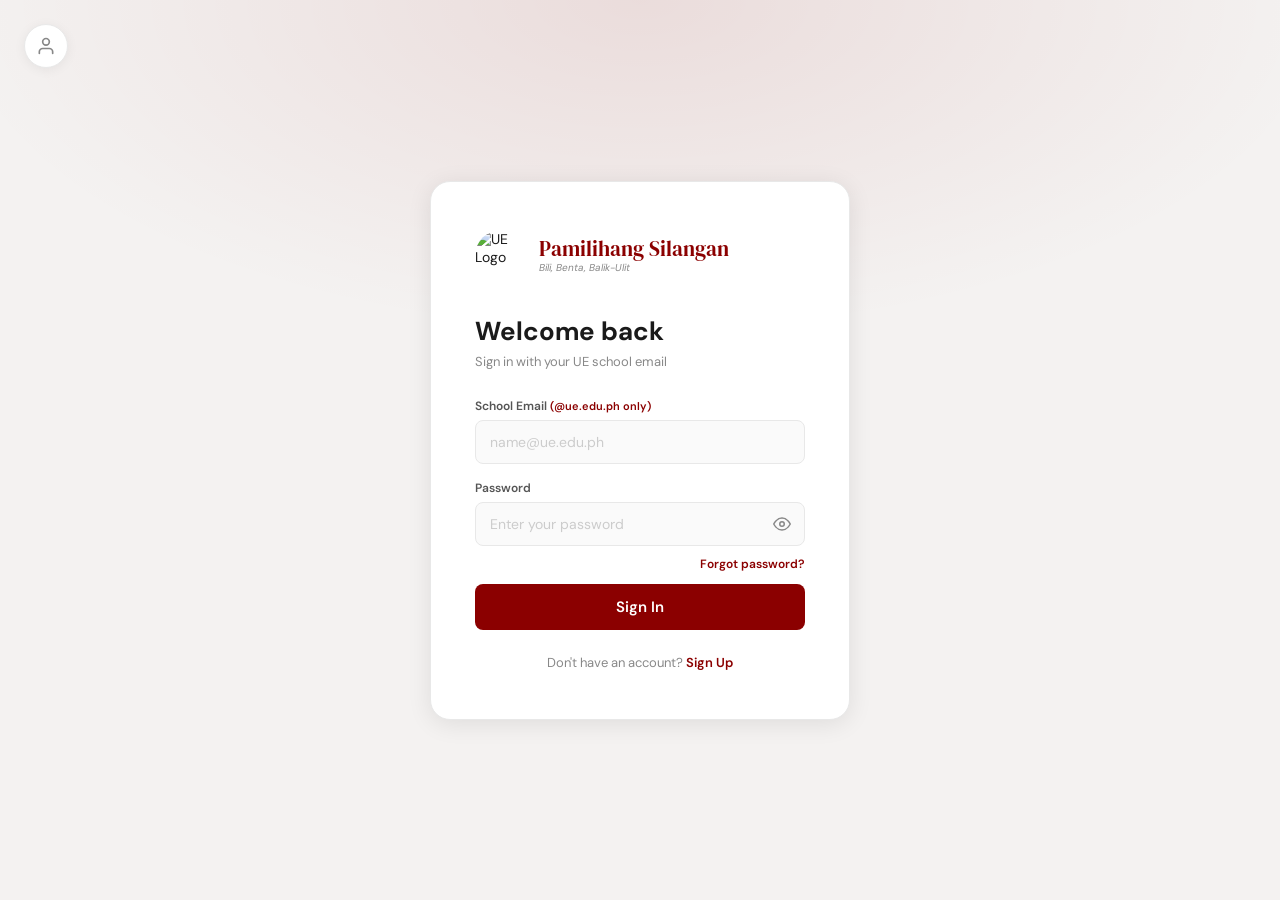
==== index.html @ 66bfe2f8 "testing  verifying code" ====
<!DOCTYPE html>
<html lang="en">
<head>
  <meta charset="UTF-8">
  <meta name="viewport" content="width=device-width, initial-scale=1.0">
  <title>Pamilihang Silangan</title>
  <link href="https://fonts.googleapis.com/css2?family=DM+Sans:wght@300;400;500;600;700&family=DM+Serif+Display&display=swap" rel="stylesheet">
  <link rel="stylesheet" href="styles.css">
</head>
<body>

<!-- ============================================================
     SKELETON LOADER
============================================================ -->
<div id="skeletonLoader" class="skeleton-loader">
  <!-- Auth/Login Skeleton -->
  <div class="skeleton-auth-wrap">
    <div class="skeleton-auth-card">
      <!-- Logo skeleton -->
      <div class="skeleton-auth-brand">
        <div class="skeleton skeleton-auth-logo"></div>
        <div class="skeleton skeleton-auth-title"></div>
      </div>
      
      <!-- Title skeleton -->
      <div class="skeleton skeleton-auth-heading"></div>
      <div class="skeleton skeleton-auth-subheading"></div>
      
      <!-- Form fields skeleton -->
      <div class="skeleton-auth-form">
        <div class="skeleton skeleton-auth-input"></div>
        <div class="skeleton skeleton-auth-input"></div>
        <div class="skeleton skeleton-auth-button"></div>
      </div>
      
      <!-- Footer skeleton -->
      <div class="skeleton skeleton-auth-footer"></div>
    </div>
  </div>
</div>

<!-- ============================================================
     LOGIN VIEW
============================================================ -->
<div id="loginView">
  
  <button id="adminPortalIconBtn" class="admin-top-left-btn" title="Admin Portal">
    <svg width="20" height="20" viewBox="0 0 24 24" fill="none" stroke="currentColor" stroke-width="2" stroke-linecap="round" stroke-linejoin="round">
      <path d="M20 21v-2a4 4 0 0 0-4-4H8a4 4 0 0 0-4 4v2"></path>
      <circle cx="12" cy="7" r="4"></circle>
    </svg>
  </button>

  <div class="auth-wrap">
    <div class="auth-card">
      <div class="auth-brand">
        <div class="auth-brand-icon"><img src="assets/uelogo.png" alt="UE Logo"></div>
        <div>
          <div class="auth-brand-name">Pamilihang Silangan</div>
          <div class="auth-brand-sub">Bili, Benta, Balik-Ulit</div>
        </div>
      </div>
      <div class="auth-title">Welcome back</div>
      <div class="auth-sub">Sign in with your UE school email</div>
      <form id="loginForm">
        <div class="f">
          <label>School Email <span class="req-note">(@ue.edu.ph only)</span></label>
          <input type="email" id="loginEmail" placeholder="name@ue.edu.ph" required>
          <div class="auth-hint" id="loginHint">&#9888;&#65039; Only @ue.edu.ph email addresses are allowed.</div>
        </div>
        <div class="f">
          <label>Password</label>
          <div class="pw-wrap">
            <input type="password" id="loginPassword" placeholder="Enter your password" required>
            <button type="button" class="pw-eye" onclick="togglePw('loginPassword',this)" tabindex="-1" aria-label="Show password">
              <svg class="eye-show" width="18" height="18" viewBox="0 0 24 24" fill="none" stroke="currentColor" stroke-width="2" stroke-linecap="round" stroke-linejoin="round"><path d="M1 12s4-8 11-8 11 8 11 8-4 8-11 8-11-8-11-8z"/><circle cx="12" cy="12" r="3"/></svg>
              <svg class="eye-hide" width="18" height="18" viewBox="0 0 24 24" fill="none" stroke="currentColor" stroke-width="2" stroke-linecap="round" stroke-linejoin="round" style="display:none"><path d="M17.94 17.94A10.07 10.07 0 0 1 12 20c-7 0-11-8-11-8a18.45 18.45 0 0 1 5.06-5.94"/><path d="M9.9 4.24A9.12 9.12 0 0 1 12 4c7 0 11 8 11 8a18.5 18.5 0 0 1-2.16 3.19"/><line x1="1" y1="1" x2="23" y2="23"/></svg>
            </button>
          </div>
        </div>
        <div class="login-forgot-row">
          <a id="toForgotPassword" class="forgot-link">Forgot password?</a>
        </div>
        <button type="submit" class="btn-auth">Sign In</button>
      </form>
      
      <button class="btn-admin-login" id="toAdminLogin" style="display: none !important;"></button>
      
      <div class="auth-switch" style="margin-top: 24px;">Don't have an account? <a id="toSignup">Sign Up</a></div>
    </div>
  </div>
</div>

<!-- ============================================================
     FORGOT PASSWORD — STEP 1: Enter Email
============================================================ -->
<div id="forgotStep1" class="hidden">
  <div class="auth-wrap">
    <div class="auth-card">
      <div class="auth-brand">
        <div class="auth-brand-icon"><img src="assets/uelogo.png" alt="UE Logo"></div>
        <div>
          <div class="auth-brand-name">Pamilihang Silangan</div>
          <div class="auth-brand-sub">Bili, Benta, Balik-Ulit</div>
        </div>
      </div>

      <!-- Step indicator -->
      <div class="fp-steps">
        <div class="fp-step active">
          <div class="fp-step-dot">1</div>
          <div class="fp-step-label">Email</div>
        </div>
        <div class="fp-step-line"></div>
        <div class="fp-step">
          <div class="fp-step-dot">2</div>
          <div class="fp-step-label">Verify</div>
        </div>
        <div class="fp-step-line"></div>
        <div class="fp-step">
          <div class="fp-step-dot">3</div>
          <div class="fp-step-label">Reset</div>
        </div>
      </div>

      <div class="fp-icon-wrap">
        <svg width="28" height="28" viewBox="0 0 24 24" fill="none" stroke="currentColor" stroke-width="2" stroke-linecap="round" stroke-linejoin="round">
          <path d="M4 4h16c1.1 0 2 .9 2 2v12c0 1.1-.9 2-2 2H4c-1.1 0-2-.9-2-2V6c0-1.1.9-2 2-2z"/>
          <polyline points="22,6 12,13 2,6"/>
        </svg>
      </div>
      <div class="auth-title">Forgot Password?</div>
      <div class="auth-sub">Enter your registered UE school email and we'll send a verification code.</div>

      <form id="forgotStep1Form">
        <div class="f">
          <label>School Email <span class="req-note">(@ue.edu.ph only)</span></label>
          <input type="email" id="fpEmail" placeholder="yourname@ue.edu.ph" required>
          <div class="auth-hint" id="fpEmailHint">&#9888;&#65039; Only @ue.edu.ph email addresses are allowed.</div>
        </div>
        <div class="fp-error" id="fpStep1Error"></div>
        <button type="submit" class="btn-auth">Send Verification Code</button>
      </form>
      <div class="auth-switch"><a id="fpBackToLogin">&#8592; Back to Sign In</a></div>
    </div>
  </div>
</div>


<!-- ============================================================
     FORGOT PASSWORD — STEP 2: Enter Code
============================================================ -->
<div id="forgotStep2" class="hidden">
  <div class="auth-wrap">
    <div class="auth-card">
      <div class="auth-brand">
        <div class="auth-brand-icon"><img src="assets/uelogo.png " alt="UE Logo"></div>
        <div>
          <div class="auth-brand-name">Pamilihang Silangan</div>
          <div class="auth-brand-sub">Bili, Benta, Balik-Ulit</div>
        </div>
      </div>

      <!-- Step indicator -->
      <div class="fp-steps">
        <div class="fp-step done">
          <div class="fp-step-dot">&#10003;</div>
          <div class="fp-step-label">Email</div>
        </div>
        <div class="fp-step-line active"></div>
        <div class="fp-step active">
          <div class="fp-step-dot">2</div>
          <div class="fp-step-label">Verify</div>
        </div>
        <div class="fp-step-line"></div>
        <div class="fp-step">
          <div class="fp-step-dot">3</div>
          <div class="fp-step-label">Reset</div>
        </div>
      </div>

      <div class="fp-icon-wrap">
        <svg width="28" height="28" viewBox="0 0 24 24" fill="none" stroke="currentColor" stroke-width="2" stroke-linecap="round" stroke-linejoin="round">
          <rect x="5" y="11" width="14" height="11" rx="2" ry="2"/>
          <path d="M7 11V7a5 5 0 0 1 10 0v4"/>
        </svg>
      </div>
      <div class="auth-title">Check Your Email</div>
      <div class="auth-sub">We sent a 6-digit verification code to <strong id="fpEmailDisplay">your email</strong>. Please check your inbox and enter the code below.</div>

      <!-- Email instruction box -->
      <div class="email-instruction-box">
        <div class="email-instruction-icon">
          <svg width="18" height="18" viewBox="0 0 24 24" fill="none" stroke="currentColor" stroke-width="2" stroke-linecap="round" stroke-linejoin="round">
            <circle cx="12" cy="12" r="10"/>
            <line x1="12" y1="16" x2="12" y2="12"/>
            <line x1="12" y1="8" x2="12.01" y2="8"/>
          </svg>
        </div>
        <div class="email-instruction-text">
          <strong>Check your Gmail app or inbox</strong>
          <p>The verification code has been sent to your UE email. It will expire in 10 minutes.</p>
        </div>
      </div>

      <form id="forgotStep2Form">
        <div class="f">
          <label>6-Digit Verification Code</label>
          <div class="fp-otp-wrap">
            <input class="fp-otp-input" type="text" maxlength="1" data-idx="0" inputmode="numeric" pattern="[0-9]">
            <input class="fp-otp-input" type="text" maxlength="1" data-idx="1" inputmode="numeric" pattern="[0-9]">
            <input class="fp-otp-input" type="text" maxlength="1" data-idx="2" inputmode="numeric" pattern="[0-9]">
            <input class="fp-otp-input" type="text" maxlength="1" data-idx="3" inputmode="numeric" pattern="[0-9]">
            <input class="fp-otp-input" type="text" maxlength="1" data-idx="4" inputmode="numeric" pattern="[0-9]">
            <input class="fp-otp-input" type="text" maxlength="1" data-idx="5" inputmode="numeric" pattern="[0-9]">
          </div>
        </div>
        <div class="code-timer-display">
          <svg width="14" height="14" viewBox="0 0 24 24" fill="none" stroke="currentColor" stroke-width="2" stroke-linecap="round" stroke-linejoin="round">
            <circle cx="12" cy="12" r="10"/>
            <polyline points="12 6 12 12 16 14"/>
          </svg>
          <span id="fpCodeExpires">Code expires in 10:00</span>
        </div>
        <div class="fp-error" id="fpStep2Error"></div>
        <button type="submit" class="btn-auth">Verify Code</button>
      </form>

      <div class="fp-resend-row">
        Didn't receive it? <button type="button" class="fp-resend-btn" id="fpResendBtn">Resend Code</button>
        <span class="fp-resend-timer" id="fpResendTimer"></span>
      </div>
      <div class="auth-switch"><a id="fpBackToStep1">&#8592; Back</a></div>
    </div>
  </div>
</div>


<!-- ============================================================
     FORGOT PASSWORD — STEP 3: New Password
============================================================ -->
<div id="forgotStep3" class="hidden">
  <div class="auth-wrap">
    <div class="auth-card">
      <div class="auth-brand">
        <div class="auth-brand-icon"><img src="assets/uelogo.png" alt="UE Logo"></div>
        <div>
          <div class="auth-brand-name">Pamilihang Silangan</div>
          <div class="auth-brand-sub">Bili, Benta, Balik-Ulit</div>
        </div>
      </div>

      <!-- Step indicator -->
      <div class="fp-steps">
        <div class="fp-step done">
          <div class="fp-step-dot">&#10003;</div>
          <div class="fp-step-label">Email</div>
        </div>
        <div class="fp-step-line active"></div>
        <div class="fp-step done">
          <div class="fp-step-dot">&#10003;</div>
          <div class="fp-step-label">Verify</div>
        </div>
        <div class="fp-step-line active"></div>
        <div class="fp-step active">
          <div class="fp-step-dot">3</div>
          <div class="fp-step-label">Reset</div>
        </div>
      </div>

      <div class="fp-icon-wrap">
        <svg width="28" height="28" viewBox="0 0 24 24" fill="none" stroke="currentColor" stroke-width="2" stroke-linecap="round" stroke-linejoin="round">
          <path d="M12 22s8-4 8-10V5l-8-3-8 3v7c0 6 8 10 8 10z"/>
        </svg>
      </div>
      <div class="auth-title">Set New Password</div>
      <div class="auth-sub">Create a strong new password for your account.</div>

      <form id="forgotStep3Form">
        <div class="f">
          <label>New Password</label>
          <div class="pw-wrap">
            <input type="password" id="fpNewPassword" placeholder="Min. 6 characters" required minlength="6">
            <button type="button" class="pw-eye" onclick="togglePw('fpNewPassword',this)" tabindex="-1" aria-label="Show password">
              <svg class="eye-show" width="18" height="18" viewBox="0 0 24 24" fill="none" stroke="currentColor" stroke-width="2" stroke-linecap="round" stroke-linejoin="round"><path d="M1 12s4-8 11-8 11 8 11 8-4 8-11 8-11-8-11-8z"/><circle cx="12" cy="12" r="3"/></svg>
              <svg class="eye-hide" width="18" height="18" viewBox="0 0 24 24" fill="none" stroke="currentColor" stroke-width="2" stroke-linecap="round" stroke-linejoin="round" style="display:none"><path d="M17.94 17.94A10.07 10.07 0 0 1 12 20c-7 0-11-8-11-8a18.45 18.45 0 0 1 5.06-5.94"/><path d="M9.9 4.24A9.12 9.12 0 0 1 12 4c7 0 11 8 11 8a18.5 18.5 0 0 1-2.16 3.19"/><line x1="1" y1="1" x2="23" y2="23"/></svg>
            </button>
          </div>
          <!-- Strength meter -->
          <div class="fp-strength-wrap">
            <div class="fp-strength-bar">
              <div class="fp-strength-fill" id="fpStrengthFill"></div>
            </div>
            <span class="fp-strength-label" id="fpStrengthLabel"></span>
          </div>
        </div>
        <div class="f">
          <label>Confirm New Password</label>
          <div class="pw-wrap">
            <input type="password" id="fpConfirmPassword" placeholder="Re-enter new password" required>
            <button type="button" class="pw-eye" onclick="togglePw('fpConfirmPassword',this)" tabindex="-1" aria-label="Show password">
              <svg class="eye-show" width="18" height="18" viewBox="0 0 24 24" fill="none" stroke="currentColor" stroke-width="2" stroke-linecap="round" stroke-linejoin="round"><path d="M1 12s4-8 11-8 11 8 11 8-4 8-11 8-11-8-11-8z"/><circle cx="12" cy="12" r="3"/></svg>
              <svg class="eye-hide" width="18" height="18" viewBox="0 0 24 24" fill="none" stroke="currentColor" stroke-width="2" stroke-linecap="round" stroke-linejoin="round" style="display:none"><path d="M17.94 17.94A10.07 10.07 0 0 1 12 20c-7 0-11-8-11-8a18.45 18.45 0 0 1 5.06-5.94"/><path d="M9.9 4.24A9.12 9.12 0 0 1 12 4c7 0 11 8 11 8a18.5 18.5 0 0 1-2.16 3.19"/><line x1="1" y1="1" x2="23" y2="23"/></svg>
            </button>
          </div>
        </div>
        <div class="fp-error" id="fpStep3Error"></div>
        <button type="submit" class="btn-auth">Reset Password</button>
      </form>
    </div>
  </div>
</div>


<!-- ============================================================
     FORGOT PASSWORD — SUCCESS
============================================================ -->
<div id="forgotSuccess" class="hidden">
  <div class="auth-wrap">
    <div class="auth-card" style="text-align:center;">
      <div class="auth-brand" style="justify-content:center;">
        <div class="auth-brand-icon"><img src="assets/uelogo.png" alt="UE Logo"></div>
        <div>
          <div class="auth-brand-name">Pamilihang Silangan</div>
          <div class="auth-brand-sub">Bili, Benta, Balik-Ulit</div>
        </div>
      </div>
      <div class="fp-success-icon">
        <svg width="36" height="36" viewBox="0 0 24 24" fill="none" stroke="currentColor" stroke-width="2.5" stroke-linecap="round" stroke-linejoin="round">
          <polyline points="20 6 9 17 4 12"/>
        </svg>
      </div>
      <div class="auth-title">Password Reset!</div>
      <div class="auth-sub" style="margin-bottom:28px;">Your password has been successfully updated. You can now sign in with your new password.</div>
      <button class="btn-auth" id="fpGoToLogin">Go to Sign In</button>
    </div>
  </div>
</div>


<!-- ============================================================
     ADMIN LOGIN VIEW
============================================================ -->
<div id="adminLoginView" class="hidden">
  <div class="auth-wrap admin-login-wrap">
    <div class="auth-card admin-login-card">
      <div class="admin-login-badge">
        <svg width="20" height="20" viewBox="0 0 24 24" fill="none" stroke="currentColor" stroke-width="2" stroke-linecap="round" stroke-linejoin="round">
          <path d="M12 22s8-4 8-10V5l-8-3-8 3v7c0 6 8 10 8 10z"/>
        </svg>
        Admin Portal
      </div>
      <div class="auth-brand" style="margin-bottom:20px;">
        <div class="auth-brand-icon"><img src="assets/uelogo.png" alt="UE Logo"></div>
        <div>
          <div class="auth-brand-name">Pamilihang Silangan</div>
          <div class="auth-brand-sub">Administrator Access</div>
        </div>
      </div>
      <div class="auth-title">Admin Sign In</div>
      <div class="auth-sub">Enter your admin credentials to continue</div>
      <form id="adminLoginForm">
        <div class="f">
          <label>Username</label>
          <input type="text" id="adminUsername" placeholder="admin" required autocomplete="off">
        </div>
        <div class="f">
          <label>Password</label>
          <div class="pw-wrap">
            <input type="password" id="adminPassword" placeholder="Enter admin password" required>
            <button type="button" class="pw-eye" onclick="togglePw('adminPassword',this)" tabindex="-1" aria-label="Show password">
              <svg class="eye-show" width="18" height="18" viewBox="0 0 24 24" fill="none" stroke="currentColor" stroke-width="2" stroke-linecap="round" stroke-linejoin="round"><path d="M1 12s4-8 11-8 11 8 11 8-4 8-11 8-11-8-11-8z"/><circle cx="12" cy="12" r="3"/></svg>
              <svg class="eye-hide" width="18" height="18" viewBox="0 0 24 24" fill="none" stroke="currentColor" stroke-width="2" stroke-linecap="round" stroke-linejoin="round" style="display:none"><path d="M17.94 17.94A10.07 10.07 0 0 1 12 20c-7 0-11-8-11-8a18.45 18.45 0 0 1 5.06-5.94"/><path d="M9.9 4.24A9.12 9.12 0 0 1 12 4c7 0 11 8 11 8a18.5 18.5 0 0 1-2.16 3.19"/><line x1="1" y1="1" x2="23" y2="23"/></svg>
            </button>
          </div>
        </div>
        <button type="submit" class="btn-auth btn-admin-submit">Sign In as Admin</button>
      </form>
      <div class="auth-switch"><a id="backToUserLogin">&#8592; Back to User Login</a></div>
    </div>
  </div>
</div>


<!-- ============================================================
     SIGNUP VIEW - STEP 1: Enter Details
============================================================ -->
<div id="signupView" class="hidden">
  <div class="auth-wrap">
    <div class="auth-card">
      <div class="auth-brand">
        <div class="auth-brand-icon"><img src="assets/uelogo.png" alt="UE Logo"></div>
        <div>
          <div class="auth-brand-name">Pamilihang Silangan</div>
          <div class="auth-brand-sub">Bili, Benta, Balik-Ulit</div>
        </div>
      </div>

      <!-- Step indicator -->
      <div class="fp-steps">
        <div class="fp-step active">
          <div class="fp-step-dot">1</div>
          <div class="fp-step-label">Details</div>
        </div>
        <div class="fp-step-line"></div>
        <div class="fp-step">
          <div class="fp-step-dot">2</div>
          <div class="fp-step-label">Verify</div>
        </div>
        <div class="fp-step-line"></div>
        <div class="fp-step">
          <div class="fp-step-dot">3</div>
          <div class="fp-step-label">Complete</div>
        </div>
      </div>

      <div class="auth-title">Create account</div>
      <div class="auth-sub">Join using your UE school email</div>
      <form id="signupForm">
        <div class="f"><label>Full Name</label><input type="text" id="signupName" placeholder="Juan dela Cruz" required></div>
        <div class="f">
          <label>School Email <span class="req-note">(@ue.edu.ph only)</span></label>
          <input type="email" id="signupEmail" placeholder="name@ue.edu.ph" required>
          <div class="auth-hint" id="signupHint">&#9888;&#65039; Only @ue.edu.ph email addresses are allowed.</div>
        </div>
        <div class="f">
          <label>I am a...</label>
          <select id="signupRole" required>
            <option value="">Select your role</option>
            <option value="student">Student</option>
            <option value="teacher">Teacher</option>
            <option value="staff">Staff</option>
          </select>
        </div>
        <div class="f">
          <label>Password</label>
          <div class="pw-wrap">
            <input type="password" id="signupPassword" placeholder="Min. 6 characters" required minlength="6">
            <button type="button" class="pw-eye" onclick="togglePw('signupPassword',this)" tabindex="-1" aria-label="Show password">
              <svg class="eye-show" width="18" height="18" viewBox="0 0 24 24" fill="none" stroke="currentColor" stroke-width="2" stroke-linecap="round" stroke-linejoin="round"><path d="M1 12s4-8 11-8 11 8 11 8-4 8-11 8-11-8-11-8z"/><circle cx="12" cy="12" r="3"/></svg>
              <svg class="eye-hide" width="18" height="18" viewBox="0 0 24 24" fill="none" stroke="currentColor" stroke-width="2" stroke-linecap="round" stroke-linejoin="round" style="display:none"><path d="M17.94 17.94A10.07 10.07 0 0 1 12 20c-7 0-11-8-11-8a18.45 18.45 0 0 1 5.06-5.94"/><path d="M9.9 4.24A9.12 9.12 0 0 1 12 4c7 0 11 8 11 8a18.5 18.5 0 0 1-2.16 3.19"/><line x1="1" y1="1" x2="23" y2="23"/></svg>
            </button>
          </div>
        </div>
        <div class="f">
          <label>Confirm Password</label>
          <div class="pw-wrap">
            <input type="password" id="signupConfirm" placeholder="Re-enter password" required>
            <button type="button" class="pw-eye" onclick="togglePw('signupConfirm',this)" tabindex="-1" aria-label="Show password">
              <svg class="eye-show" width="18" height="18" viewBox="0 0 24 24" fill="none" stroke="currentColor" stroke-width="2" stroke-linecap="round" stroke-linejoin="round"><path d="M1 12s4-8 11-8 11 8 11 8-4 8-11 8-11-8-11-8z"/><circle cx="12" cy="12" r="3"/></svg>
              <svg class="eye-hide" width="18" height="18" viewBox="0 0 24 24" fill="none" stroke="currentColor" stroke-width="2" stroke-linecap="round" stroke-linejoin="round" style="display:none"><path d="M17.94 17.94A10.07 10.07 0 0 1 12 20c-7 0-11-8-11-8a18.45 18.45 0 0 1 5.06-5.94"/><path d="M9.9 4.24A9.12 9.12 0 0 1 12 4c7 0 11 8 11 8a18.5 18.5 0 0 1-2.16 3.19"/><line x1="1" y1="1" x2="23" y2="23"/></svg>
            </button>
          </div>
        </div>
        <div class="fp-error" id="signupError"></div>
        <button type="submit" class="btn-auth">Continue to Verification</button>
      </form>
      <div class="auth-switch">Already have an account? <a id="toLogin">Sign In</a></div>
    </div>
  </div>
</div>


<!-- ============================================================
     SIGNUP - STEP 2: Email Verification
============================================================ -->
<div id="signupStep2" class="hidden">
  <div class="auth-wrap">
    <div class="auth-card">
      <div class="auth-brand">
        <div class="auth-brand-icon"><img src="assets/uelogo.png" alt="UE Logo"></div>
        <div>
          <div class="auth-brand-name">Pamilihang Silangan</div>
          <div class="auth-brand-sub">Bili, Benta, Balik-Ulit</div>
        </div>
      </div>

      <!-- Step indicator -->
      <div class="fp-steps">
        <div class="fp-step done">
          <div class="fp-step-dot">&#10003;</div>
          <div class="fp-step-label">Details</div>
        </div>
        <div class="fp-step-line active"></div>
        <div class="fp-step active">
          <div class="fp-step-dot">2</div>
          <div class="fp-step-label">Verify</div>
        </div>
        <div class="fp-step-line"></div>
        <div class="fp-step">
          <div class="fp-step-dot">3</div>
          <div class="fp-step-label">Complete</div>
        </div>
      </div>

      <div class="fp-icon-wrap">
        <svg width="28" height="28" viewBox="0 0 24 24" fill="none" stroke="currentColor" stroke-width="2" stroke-linecap="round" stroke-linejoin="round">
          <path d="M4 4h16c1.1 0 2 .9 2 2v12c0 1.1-.9 2-2 2H4c-1.1 0-2-.9-2-2V6c0-1.1.9-2 2-2z"/>
          <polyline points="22,6 12,13 2,6"/>
        </svg>
      </div>
      <div class="auth-title">Check Your Email</div>
      <div class="auth-sub">We sent a 6-digit verification code to <strong id="signupEmailDisplay">your email</strong>. Please check your inbox and enter the code below.</div>

      <!-- Email instruction box -->
      <div class="email-instruction-box">
        <div class="email-instruction-icon">
          <svg width="18" height="18" viewBox="0 0 24 24" fill="none" stroke="currentColor" stroke-width="2" stroke-linecap="round" stroke-linejoin="round">
            <circle cx="12" cy="12" r="10"/>
            <line x1="12" y1="16" x2="12" y2="12"/>
            <line x1="12" y1="8" x2="12.01" y2="8"/>
          </svg>
        </div>
        <div class="email-instruction-text">
          <strong>Check your Gmail app or inbox</strong>
          <p>The verification code has been sent to your UE email. It will expire in 10 minutes.</p>
        </div>
      </div>

      <form id="signupStep2Form">
        <div class="f">
          <label>6-Digit Verification Code</label>
          <div class="fp-otp-wrap">
            <input class="fp-otp-input signup-otp" type="text" maxlength="1" data-idx="0" inputmode="numeric" pattern="[0-9]">
            <input class="fp-otp-input signup-otp" type="text" maxlength="1" data-idx="1" inputmode="numeric" pattern="[0-9]">
            <input class="fp-otp-input signup-otp" type="text" maxlength="1" data-idx="2" inputmode="numeric" pattern="[0-9]">
            <input class="fp-otp-input signup-otp" type="text" maxlength="1" data-idx="3" inputmode="numeric" pattern="[0-9]">
            <input class="fp-otp-input signup-otp" type="text" maxlength="1" data-idx="4" inputmode="numeric" pattern="[0-9]">
            <input class="fp-otp-input signup-otp" type="text" maxlength="1" data-idx="5" inputmode="numeric" pattern="[0-9]">
          </div>
        </div>
        <div class="code-timer-display">
          <svg width="14" height="14" viewBox="0 0 24 24" fill="none" stroke="currentColor" stroke-width="2" stroke-linecap="round" stroke-linejoin="round">
            <circle cx="12" cy="12" r="10"/>
            <polyline points="12 6 12 12 16 14"/>
          </svg>
          <span id="signupCodeExpires">Code expires in 10:00</span>
        </div>
        <div class="fp-error" id="signupStep2Error"></div>
        <button type="submit" class="btn-auth">Verify & Create Account</button>
      </form>

      <div class="fp-resend-row">
        Didn't receive it? <button type="button" class="fp-resend-btn" id="signupResendBtn">Resend Code</button>
        <span class="fp-resend-timer" id="signupResendTimer"></span>
      </div>
      <div class="auth-switch"><a id="signupBackToStep1">&#8592; Back</a></div>
    </div>
  </div>
</div>


<!-- ============================================================
     SIGNUP - STEP 3: Success
============================================================ -->
<div id="signupSuccess" class="hidden">
  <div class="auth-wrap">
    <div class="auth-card" style="text-align:center;">
      <div class="auth-brand" style="justify-content:center;">
        <div class="auth-brand-icon"><img src="assets/uelogo.png" alt="UE Logo"></div>
        <div>
          <div class="auth-brand-name">Pamilihang Silangan</div>
          <div class="auth-brand-sub">Bili, Benta, Balik-Ulit</div>
        </div>
      </div>
      <div class="fp-success-icon">
        <svg width="36" height="36" viewBox="0 0 24 24" fill="none" stroke="currentColor" stroke-width="2.5" stroke-linecap="round" stroke-linejoin="round">
          <polyline points="20 6 9 17 4 12"/>
        </svg>
      </div>
      <div class="auth-title">Account Created!</div>
      <div class="auth-sub" style="margin-bottom:28px;">Your UE email has been verified successfully. You can now sign in and start trading!</div>
      <button class="btn-auth" id="signupGoToLogin">Go to Sign In</button>
    </div>
  </div>
</div>


<!-- ============================================================
     ADMIN DASHBOARD VIEW
============================================================ -->
<div id="adminDashboardView" class="hidden">
  <div class="admin-shell">

    <aside class="admin-sidebar">
      <div class="admin-sb-brand">
        <div class="admin-sb-icon"><img src="assets/uelogo.png" alt="UE Logo"></div>
        <div class="admin-sb-text">
          <div class="admin-sb-name">Pamilihang Silangan</div>
          <div class="admin-sb-sub">Admin Panel</div>
        </div>
      </div>

      <nav class="admin-sb-nav">
        <div class="admin-nav-item active" data-tab="overview">
          <span class="admin-nav-icon">
            <svg width="18" height="18" viewBox="0 0 24 24" fill="none" stroke="currentColor" stroke-width="2" stroke-linecap="round" stroke-linejoin="round">
              <rect x="3" y="3" width="7" height="7"/><rect x="14" y="3" width="7" height="7"/>
              <rect x="14" y="14" width="7" height="7"/><rect x="3" y="14" width="7" height="7"/>
            </svg>
          </span>
          <span class="admin-nav-label">Overview</span>
        </div>
        <div class="admin-nav-item" data-tab="listings">
          <span class="admin-nav-icon">
            <svg width="18" height="18" viewBox="0 0 24 24" fill="none" stroke="currentColor" stroke-width="2" stroke-linecap="round" stroke-linejoin="round">
              <path d="M20 7H4a2 2 0 0 0-2 2v10a2 2 0 0 0 2 2h16a2 2 0 0 0 2-2V9a2 2 0 0 0-2-2z"/>
              <path d="M16 3H8a2 2 0 0 0-2 2v2h12V5a2 2 0 0 0-2-2z"/>
            </svg>
          </span>
          <span class="admin-nav-label">All Listings</span>
        </div>
        <div class="admin-nav-item" data-tab="sold">
          <span class="admin-nav-icon">
            <svg width="18" height="18" viewBox="0 0 24 24" fill="none" stroke="currentColor" stroke-width="2" stroke-linecap="round" stroke-linejoin="round">
              <polyline points="20 6 9 17 4 12"/>
            </svg>
          </span>
          <span class="admin-nav-label">Sold Items</span>
        </div>
        <div class="admin-nav-item" data-tab="users">
          <span class="admin-nav-icon">
            <svg width="18" height="18" viewBox="0 0 24 24" fill="none" stroke="currentColor" stroke-width="2" stroke-linecap="round" stroke-linejoin="round">
              <path d="M17 21v-2a4 4 0 0 0-4-4H5a4 4 0 0 0-4 4v2"/>
              <circle cx="9" cy="7" r="4"/>
              <path d="M23 21v-2a4 4 0 0 0-3-3.87"/>
              <path d="M16 3.13a4 4 0 0 1 0 7.75"/>
            </svg>
          </span>
          <span class="admin-nav-label">Registered Users</span>
        </div>
        <div class="admin-nav-item" data-tab="categories">
          <span class="admin-nav-icon">
            <svg width="18" height="18" viewBox="0 0 24 24" fill="none" stroke="currentColor" stroke-width="2" stroke-linecap="round" stroke-linejoin="round">
              <line x1="8" y1="6" x2="21" y2="6"/>
              <line x1="8" y1="12" x2="21" y2="12"/>
              <line x1="8" y1="18" x2="21" y2="18"/>
              <line x1="3" y1="6" x2="3.01" y2="6"/>
              <line x1="3" y1="12" x2="3.01" y2="12"/>
              <line x1="3" y1="18" x2="3.01" y2="18"/>
            </svg>
          </span>
          <span class="admin-nav-label">By Category</span>
        </div>
      </nav>

      <div class="admin-sb-bottom">
        <button class="admin-logout-btn" id="adminLogoutBtn">
          <svg width="16" height="16" viewBox="0 0 24 24" fill="none" stroke="currentColor" stroke-width="2" stroke-linecap="round" stroke-linejoin="round">
            <path d="M9 21H5a2 2 0 0 1-2-2V5a2 2 0 0 1 2-2h4"/>
            <polyline points="16 17 21 12 16 7"/>
            <line x1="21" y1="12" x2="9" y2="12"/>
          </svg>
          Sign Out
        </button>
      </div>
    </aside>

    <div class="admin-main">
      <header class="admin-topbar">
        <div class="admin-topbar-left">
          <div class="admin-topbar-title" id="adminPageTitle">Overview</div>
          <div class="admin-topbar-sub">Pamilihang Silangan · Monitoring Dashboard</div>
        </div>
        <div class="admin-topbar-right">
          <div class="admin-badge-pill">
            <svg width="13" height="13" viewBox="0 0 24 24" fill="none" stroke="currentColor" stroke-width="2" stroke-linecap="round" stroke-linejoin="round"><path d="M12 22s8-4 8-10V5l-8-3-8 3v7c0 6 8 10 8 10z"/></svg>
            Administrator
          </div>
          <!-- Desktop: Refresh button -->
          <div class="admin-refresh-btn admin-desktop-only" id="adminRefreshBtn" title="Refresh data">
            <svg width="15" height="15" viewBox="0 0 24 24" fill="none" stroke="currentColor" stroke-width="2.5" stroke-linecap="round" stroke-linejoin="round">
              <polyline points="23 4 23 10 17 10"/>
              <path d="M20.49 15a9 9 0 1 1-2.12-9.36L23 10"/>
            </svg>
          </div>

          <!-- Mobile: Logout button -->
          <div class="admin-mobile-topbar-logout admin-mobile-only" id="adminTopbarLogoutBtn" title="Log out">
            <svg width="15" height="15" viewBox="0 0 24 24" fill="none" stroke="currentColor" stroke-width="2" stroke-linecap="round" stroke-linejoin="round">
              <path d="M9 21H5a2 2 0 0 1-2-2V5a2 2 0 0 1 2-2h4"/>
              <polyline points="16 17 21 12 16 7"/>
              <line x1="21" y1="12" x2="9" y2="12"/>
            </svg>
          </div>
        </div>
      </header>

      <!-- OVERVIEW TAB -->
      <div class="admin-tab active" id="tab-overview">
        <div class="admin-stats-grid">
          <div class="admin-stat-card accent-red">
            <div class="asc-icon"><svg width="22" height="22" viewBox="0 0 24 24" fill="none" stroke="currentColor" stroke-width="2" stroke-linecap="round" stroke-linejoin="round"><path d="M20 7H4a2 2 0 0 0-2 2v10a2 2 0 0 0 2 2h16a2 2 0 0 0 2-2V9a2 2 0 0 0-2-2z"/><path d="M16 3H8a2 2 0 0 0-2 2v2h12V5a2 2 0 0 0-2-2z"/></svg></div>
            <div class="asc-val" id="ov-totalListings">0</div>
            <div class="asc-lbl">Total Listings</div>
            <div class="asc-sub">All time posted items</div>
          </div>
          <div class="admin-stat-card accent-green">
            <div class="asc-icon"><svg width="22" height="22" viewBox="0 0 24 24" fill="none" stroke="currentColor" stroke-width="2" stroke-linecap="round" stroke-linejoin="round"><circle cx="9" cy="21" r="1"/><circle cx="20" cy="21" r="1"/><path d="M1 1h4l2.68 13.39a2 2 0 0 0 2 1.61h9.72a2 2 0 0 0 2-1.61L23 6H6"/></svg></div>
            <div class="asc-val" id="ov-activeListings">0</div>
            <div class="asc-lbl">Active Listings</div>
            <div class="asc-sub">Currently for sale</div>
          </div>
          <div class="admin-stat-card accent-orange">
            <div class="asc-icon"><svg width="22" height="22" viewBox="0 0 24 24" fill="none" stroke="currentColor" stroke-width="2" stroke-linecap="round" stroke-linejoin="round"><polyline points="20 6 9 17 4 12"/></svg></div>
            <div class="asc-val" id="ov-soldItems">0</div>
            <div class="asc-lbl">Sold Items</div>
            <div class="asc-sub">Marked as sold</div>
          </div>
          <div class="admin-stat-card accent-blue">
            <div class="asc-icon"><svg width="22" height="22" viewBox="0 0 24 24" fill="none" stroke="currentColor" stroke-width="2" stroke-linecap="round" stroke-linejoin="round"><path d="M17 21v-2a4 4 0 0 0-4-4H5a4 4 0 0 0-4 4v2"/><circle cx="9" cy="7" r="4"/><path d="M23 21v-2a4 4 0 0 0-3-3.87"/><path d="M16 3.13a4 4 0 0 1 0 7.75"/></svg></div>
            <div class="asc-val" id="ov-totalUsers">0</div>
            <div class="asc-lbl">Registered Users</div>
            <div class="asc-sub">Total members</div>
          </div>
        </div>
        <div class="admin-two-col">
          <div class="admin-panel">
            <div class="admin-panel-title">Listings by Category</div>
            <div id="adminCatBreakdown"></div>
          </div>
          <div class="admin-panel">
            <div class="admin-panel-title">Recent Activity</div>
            <div id="adminRecentActivity"></div>
          </div>
        </div>
      </div>

      <!-- ALL LISTINGS TAB -->
      <div class="admin-tab" id="tab-listings">
        <div class="admin-panel admin-panel-table">
          <div class="admin-panel-header">
            <div class="admin-panel-title">All Marketplace Listings</div>
            <div class="admin-search-wrap">
              <svg width="14" height="14" viewBox="0 0 24 24" fill="none" stroke="currentColor" stroke-width="2.5" stroke-linecap="round" stroke-linejoin="round"><circle cx="11" cy="11" r="8"/><line x1="21" y1="21" x2="16.65" y2="16.65"/></svg>
              <input type="text" id="adminSearchListings" placeholder="Search listings...">
            </div>
          </div>
          <div class="admin-table-wrap">
            <table class="admin-table listings-table">
              <thead><tr><th>Item</th><th>Category</th><th>Price</th><th>Seller</th><th>Location</th><th>Status</th><th>Posted</th></tr></thead>
              <tbody id="adminListingsTbody"></tbody>
            </table>
          </div>
        </div>
      </div>

      <!-- SOLD ITEMS TAB -->
      <div class="admin-tab" id="tab-sold">
        <div class="admin-panel admin-panel-table">
          <div class="admin-panel-header">
            <div class="admin-panel-title">Sold Items</div>
          </div>
          <div class="admin-table-wrap">
            <table class="admin-table sold-table">
              <thead><tr><th>Item</th><th>Category</th><th>Price</th><th>Seller</th><th>Status</th></tr></thead>
              <tbody id="adminSoldTbody"></tbody>
            </table>
          </div>
        </div>
      </div>

      <!-- USERS TAB -->
      <div class="admin-tab" id="tab-users">
        <div class="admin-panel admin-panel-table">
          <div class="admin-panel-header">
            <div class="admin-panel-title">Registered Users</div>
            <div class="admin-search-wrap">
              <svg width="14" height="14" viewBox="0 0 24 24" fill="none" stroke="currentColor" stroke-width="2.5" stroke-linecap="round" stroke-linejoin="round"><circle cx="11" cy="11" r="8"/><line x1="21" y1="21" x2="16.65" y2="16.65"/></svg>
              <input type="text" id="adminSearchUsers" placeholder="Search users...">
            </div>
          </div>
          <div class="admin-table-wrap">
            <table class="admin-table users-table">
              <thead><tr><th>Name</th><th>Email</th><th>Role</th><th>Listed</th><th>Sold</th><th>Action</th></tr></thead>
              <tbody id="adminUsersTbody"></tbody>
            </table>
          </div>
        </div>
      </div>

      <!-- CATEGORIES TAB -->
      <div class="admin-tab" id="tab-categories">
        <div class="admin-cats-grid" id="adminCatsGrid"></div>
      </div>

      <!-- Skeleton loading overlay -->
      <div class="admin-skeleton-overlay hidden" id="adminSkeletonOverlay">
        <div class="admin-skeleton-topbar">
          <div class="skel skel-title"></div>
          <div class="skel skel-badge"></div>
        </div>
        <div class="admin-skeleton-body">
          <div class="admin-skeleton-cards">
            <div class="skel-card"><div class="skel skel-icon"></div><div class="skel skel-num"></div><div class="skel skel-lbl"></div></div>
            <div class="skel-card"><div class="skel skel-icon"></div><div class="skel skel-num"></div><div class="skel skel-lbl"></div></div>
            <div class="skel-card"><div class="skel skel-icon"></div><div class="skel skel-num"></div><div class="skel skel-lbl"></div></div>
            <div class="skel-card"><div class="skel skel-icon"></div><div class="skel skel-num"></div><div class="skel skel-lbl"></div></div>
          </div>
          <div class="admin-skeleton-panels">
            <div class="skel-panel"><div class="skel skel-ph"></div><div class="skel skel-row"></div><div class="skel skel-row"></div><div class="skel skel-row skel-row-short"></div></div>
            <div class="skel-panel"><div class="skel skel-ph"></div><div class="skel skel-row"></div><div class="skel skel-row"></div><div class="skel skel-row skel-row-short"></div></div>
          </div>
        </div>
      </div>

      

      <!-- Admin Mobile Bottom Navigation -->
      <nav class="admin-mobile-nav" id="adminMobileNav">
        <button class="admin-mn-item active" data-tab="overview">
          <span class="admin-mn-icon"><svg width="20" height="20" viewBox="0 0 24 24" fill="none" stroke="currentColor" stroke-width="2" stroke-linecap="round" stroke-linejoin="round"><rect x="3" y="3" width="7" height="7"/><rect x="14" y="3" width="7" height="7"/><rect x="14" y="14" width="7" height="7"/><rect x="3" y="14" width="7" height="7"/></svg></span>
          <span class="admin-mn-label">Overview</span>
        </button>
        <button class="admin-mn-item" data-tab="listings">
          <span class="admin-mn-icon"><svg width="20" height="20" viewBox="0 0 24 24" fill="none" stroke="currentColor" stroke-width="2" stroke-linecap="round" stroke-linejoin="round"><path d="M20 7H4a2 2 0 0 0-2 2v10a2 2 0 0 0 2 2h16a2 2 0 0 0 2-2V9a2 2 0 0 0-2-2z"/><path d="M16 3H8a2 2 0 0 0-2 2v2h12V5a2 2 0 0 0-2-2z"/></svg></span>
          <span class="admin-mn-label">Listings</span>
        </button>
        <button class="admin-mn-item" data-tab="sold">
          <span class="admin-mn-icon"><svg width="20" height="20" viewBox="0 0 24 24" fill="none" stroke="currentColor" stroke-width="2" stroke-linecap="round" stroke-linejoin="round"><polyline points="20 6 9 17 4 12"/></svg></span>
          <span class="admin-mn-label">Sold</span>
        </button>
        <button class="admin-mn-item" data-tab="users">
          <span class="admin-mn-icon"><svg width="20" height="20" viewBox="0 0 24 24" fill="none" stroke="currentColor" stroke-width="2" stroke-linecap="round" stroke-linejoin="round"><path d="M17 21v-2a4 4 0 0 0-4-4H5a4 4 0 0 0-4 4v2"/><circle cx="9" cy="7" r="4"/><path d="M23 21v-2a4 4 0 0 0-3-3.87"/><path d="M16 3.13a4 4 0 0 1 0 7.75"/></svg></span>
          <span class="admin-mn-label">Users</span>
        </button>
        <button class="admin-mn-item" data-tab="categories">
          <span class="admin-mn-icon"><svg width="20" height="20" viewBox="0 0 24 24" fill="none" stroke="currentColor" stroke-width="2" stroke-linecap="round" stroke-linejoin="round"><line x1="8" y1="6" x2="21" y2="6"/><line x1="8" y1="12" x2="21" y2="12"/><line x1="8" y1="18" x2="21" y2="18"/><line x1="3" y1="6" x2="3.01" y2="6"/><line x1="3" y1="12" x2="3.01" y2="12"/><line x1="3" y1="18" x2="3.01" y2="18"/></svg></span>
          <span class="admin-mn-label">Categories</span>
        </button>
      </nav>

      <!-- Delete User Confirmation Modal -->
      <div class="overlay" id="deleteUserModal">
        <div class="modal-box" style="max-width:420px;">
          <div class="modal-head">
            <div class="modal-ttl" style="color:#dc3545;display:flex;align-items:center;gap:8px;">
              <svg width="20" height="20" viewBox="0 0 24 24" fill="none" stroke="#dc3545" stroke-width="2.5" stroke-linecap="round" stroke-linejoin="round"><path d="M10.29 3.86L1.82 18a2 2 0 0 0 1.71 3h16.94a2 2 0 0 0 1.71-3L13.71 3.86a2 2 0 0 0-3.42 0z"/><line x1="12" y1="9" x2="12" y2="13"/><line x1="12" y1="17" x2="12.01" y2="17"/></svg>
              Delete Account
            </div>
            <button class="modal-x" id="closeDeleteUserModal">&#x2715;</button>
          </div>
          <div class="modal-body">
            <div class="delete-user-info" id="deleteUserInfo"></div>
            <div class="delete-user-warning">
              <svg width="15" height="15" viewBox="0 0 24 24" fill="none" stroke="currentColor" stroke-width="2" stroke-linecap="round" stroke-linejoin="round"><circle cx="12" cy="12" r="10"/><line x1="12" y1="8" x2="12" y2="12"/><line x1="12" y1="16" x2="12.01" y2="16"/></svg>
              This will permanently delete the account and remove all their listings. This cannot be undone.
            </div>
            <div class="f" style="margin-top:16px;">
              <label>Reason for deletion</label>
              <select id="deleteUserReason">
                <option value="scam">Reported for Scam</option>
                <option value="fraud">Fraudulent Activity</option>
                <option value="spam">Spam / Fake Listings</option>
                <option value="misconduct">Misconduct</option>
                <option value="other">Other</option>
              </select>
            </div>
            <div class="m-actions" style="margin-top:12px;">
              <button class="btn-delete-confirm" id="confirmDeleteUserBtn">
                <svg width="14" height="14" viewBox="0 0 24 24" fill="none" stroke="currentColor" stroke-width="2.5" stroke-linecap="round" stroke-linejoin="round" style="vertical-align:middle;margin-right:5px;"><polyline points="3 6 5 6 21 6"/><path d="M19 6l-1 14H6L5 6"/><path d="M9 6V4h6v2"/></svg>
                Confirm Delete
              </button>
              <button class="btn-ms" id="cancelDeleteUserBtn">Cancel</button>
            </div>
          </div>
        </div>
      </div>

    </div>
  </div>
</div>


<!-- ============================================================
     USER DASHBOARD VIEW
============================================================ -->
<div id="dashboardView" class="hidden">
  <div class="app" id="appShell">

    <aside class="sidebar" id="sidebar">
      <div class="sb-brand">
        <div class="sb-brand-icon"><img src="assets/uelogo.png" alt="UE Logo"></div>
        <div class="sb-brand-text">
          <div class="sb-brand-name">Pamilihang Silangan</div>
          <div class="sb-brand-sub">Bili, Benta, Balik-Ulit</div>
        </div>
      </div>
      <nav class="sb-nav">
        <div class="nav-item active" data-cat="all" title="Dashboard">
          <span class="nav-icon"><svg width="20" height="20" viewBox="0 0 24 24" fill="none" stroke="currentColor" stroke-width="2" stroke-linecap="round" stroke-linejoin="round"><path d="M3 9.5L12 3l9 6.5V20a1 1 0 0 1-1 1H4a1 1 0 0 1-1-1V9.5z"/><polyline points="9 21 9 12 15 12 15 21"/></svg></span>
          <span class="nav-label">Dashboard</span>
        </div>
        <div class="nav-item" data-cat="mine" id="myItemsNav" title="My Items">
          <span class="nav-icon"><svg width="20" height="20" viewBox="0 0 24 24" fill="none" stroke="currentColor" stroke-width="2" stroke-linecap="round" stroke-linejoin="round"><path d="M20 7H4a2 2 0 0 0-2 2v10a2 2 0 0 0 2 2h16a2 2 0 0 0 2-2V9a2 2 0 0 0-2-2z"/><path d="M16 3H8a2 2 0 0 0-2 2v2h12V5a2 2 0 0 0-2-2z"/></svg></span>
          <span class="nav-label">My Items</span>
        </div>
        <div class="sb-divider"><span class="sb-divider-label">Browse</span></div>
        <div class="nav-item" data-cat="technology" title="Technology"><span class="nav-icon"><svg width="20" height="20" viewBox="0 0 24 24" fill="none" stroke="currentColor" stroke-width="2" stroke-linecap="round" stroke-linejoin="round"><rect x="2" y="3" width="20" height="14" rx="2"/><line x1="8" y1="21" x2="16" y2="21"/><line x1="12" y1="17" x2="12" y2="21"/></svg></span><span class="nav-label">Technology</span></div>
        <div class="nav-item" data-cat="books" title="Books"><span class="nav-icon"><svg width="20" height="20" viewBox="0 0 24 24" fill="none" stroke="currentColor" stroke-width="2" stroke-linecap="round" stroke-linejoin="round"><path d="M4 19.5A2.5 2.5 0 0 1 6.5 17H20"/><path d="M6.5 2H20v20H6.5A2.5 2.5 0 0 1 4 19.5v-15A2.5 2.5 0 0 1 6.5 2z"/></svg></span><span class="nav-label">Books</span></div>
        <div class="nav-item" data-cat="uniform" title="Uniform"><span class="nav-icon"><svg width="20" height="20" viewBox="0 0 24 24" fill="none" stroke="currentColor" stroke-width="2" stroke-linecap="round" stroke-linejoin="round"><path d="M20.38 3.46L16 2a4 4 0 0 1-8 0L3.62 3.46a2 2 0 0 0-1.34 2.23l.58 3.57a1 1 0 0 0 .99.84H6v10c0 1.1.9 2 2 2h8a2 2 0 0 0 2-2V10h2.15a1 1 0 0 0 .99-.84l.58-3.57a2 2 0 0 0-1.34-2.23z"/></svg></span><span class="nav-label">Uniform</span></div>

        <div class="nav-item" data-cat="others" title="Others"><span class="nav-icon"><svg width="20" height="20" viewBox="0 0 24 24" fill="none" stroke="currentColor" stroke-width="2" stroke-linecap="round" stroke-linejoin="round"><polyline points="21 8 21 21 3 21 3 8"/><rect x="1" y="3" width="22" height="5"/><line x1="10" y1="12" x2="14" y2="12"/></svg></span><span class="nav-label">Others</span></div>
      </nav>
      <div class="sb-bottom">
        <button class="nav-item sb-logout-btn" id="sbLogoutBtn" title="Sign Out">
          <span class="nav-icon"><svg width="20" height="20" viewBox="0 0 24 24" fill="none" stroke="currentColor" stroke-width="2" stroke-linecap="round" stroke-linejoin="round"><path d="M9 21H5a2 2 0 0 1-2-2V5a2 2 0 0 1 2-2h4"/><polyline points="16 17 21 12 16 7"/><line x1="21" y1="12" x2="9" y2="12"/></svg></span>
          <span class="nav-label">Sign Out</span>
        </button>
      </div>
    </aside>

    <div class="main-area" id="mainArea">
      <header class="topbar">
        <div class="tb-mobile-logo">
          <div class="sb-logo-icon" style="width:32px;height:32px;"><img src="assets/uelogo.png" alt="UE Logo"></div>
          <div class="tb-mobile-title-wrap">
            <span class="tb-mobile-title">Pamilihang Silangan</span>
            <span class="tb-mobile-sub">Bili, Benta, Balik-Ulit</span>
          </div>
        </div>
        <div class="tb-search desktop-only">
          <span class="search-icon"><svg width="15" height="15" viewBox="0 0 24 24" fill="none" stroke="currentColor" stroke-width="2.5" stroke-linecap="round" stroke-linejoin="round"><circle cx="11" cy="11" r="8"/><line x1="21" y1="21" x2="16.65" y2="16.65"/></svg></span>
          <input type="text" id="searchBar" placeholder="Search items, categories...">
        </div>
        <div class="mobile-search-overlay" id="mobileSearchOverlay">
          <div class="mobile-search-bar-wrap">
            <div class="mobile-search-input-row">
              <span class="search-icon"><svg width="15" height="15" viewBox="0 0 24 24" fill="none" stroke="currentColor" stroke-width="2.5" stroke-linecap="round" stroke-linejoin="round"><circle cx="11" cy="11" r="8"/><line x1="21" y1="21" x2="16.65" y2="16.65"/></svg></span>
              <input type="text" id="searchBarMobile" placeholder="Search items...">
              <button class="mobile-search-btn" id="mobileSearchSubmit">Search</button>
            </div>
          </div>
        </div>
        <div class="tb-right">
          <button class="btn-new desktop-only" id="sellBtn"><svg width="14" height="14" viewBox="0 0 24 24" fill="none" stroke="currentColor" stroke-width="2.5" stroke-linecap="round" style="vertical-align:middle;margin-right:5px;"><line x1="12" y1="5" x2="12" y2="19"/><line x1="5" y1="12" x2="19" y2="12"/></svg>New Listing</button>
          <button class="tb-icon notif-btn desktop-only" id="notifBtn" title="Notifications"><svg width="18" height="18" viewBox="0 0 24 24" fill="none" stroke="currentColor" stroke-width="2" stroke-linecap="round" stroke-linejoin="round"><path d="M18 8A6 6 0 0 0 6 8c0 7-3 9-3 9h18s-3-2-3-9"/><path d="M13.73 21a2 2 0 0 1-3.46 0"/></svg><span class="notif-badge" id="notifBadge" style="display:none;">0</span></button>
          <button class="tb-icon mobile-only" id="mobileSearchBtn" title="Search"><svg width="18" height="18" viewBox="0 0 24 24" fill="none" stroke="currentColor" stroke-width="2.5" stroke-linecap="round" stroke-linejoin="round"><circle cx="11" cy="11" r="8"/><line x1="21" y1="21" x2="16.65" y2="16.65"/></svg></button>
          <div style="position:relative;" class="desktop-only">
            <div class="tb-avatar" id="profileToggle">
              <div class="av-circle" id="avInitials">U</div>
              <div><div class="av-name" id="avName">User</div><div class="av-role" id="avRole">Member</div>
            </div>
            <div class="pd" id="profileDropdown">
              <div class="pd-head">
                <div class="pd-name" id="pdName">User</div>
                <div class="pd-email" id="pdEmail"><a href="/cdn-cgi/l/email-protection" class="__cf_email__" data-cfemail="5e2b2d3b2c1e2b3b703b3a2b702e36">[email&#160;protected]</a></div>
                <div class="pd-badge" id="pdRole">Member</div>
                <div class="pd-rating" id="pdRating"></div>
              </div>
              <div class="pd-body">
                <div class="pd-sec">My Listed Items</div>
                <div id="pdList"><div class="pd-empty">No items listed yet.</div></div>
              </div>
              <div class="pd-foot">
                <button class="btn-logout" id="logoutBtn"><svg width="15" height="15" viewBox="0 0 24 24" fill="none" stroke="currentColor" stroke-width="2" stroke-linecap="round" stroke-linejoin="round" style="vertical-align:middle;margin-right:6px;"><path d="M9 21H5a2 2 0 0 1-2-2V5a2 2 0 0 1 2-2h4"/><polyline points="16 17 21 12 16 7"/><line x1="21" y1="12" x2="9" y2="12"/></svg>Sign Out</button>
              </div>
            </div>
          </div>
        </div>
      </header>

      <div class="page-body" id="pageBody">
        <div class="stats-row" id="statsRow">
          <div class="stat-card red"><div class="stat-lbl">Total Listings</div><div class="stat-val" id="sTotal">0</div><div class="stat-meta"><span class="pill-up">Active</span>&nbsp;on campus</div></div>
          <div class="stat-card" data-cat-stat="technology"><div class="stat-lbl">Technology</div><div class="stat-val" id="sTech">0</div><div class="stat-meta"><svg width="13" height="13" viewBox="0 0 24 24" fill="none" stroke="currentColor" stroke-width="2"><rect x="2" y="3" width="20" height="14" rx="2"/><line x1="8" y1="21" x2="16" y2="21"/><line x1="12" y1="17" x2="12" y2="21"/></svg> Items</div></div>
          <div class="stat-card" data-cat-stat="books"><div class="stat-lbl">Books</div><div class="stat-val" id="sBooks">0</div><div class="stat-meta"><svg width="13" height="13" viewBox="0 0 24 24" fill="none" stroke="currentColor" stroke-width="2"><path d="M4 19.5A2.5 2.5 0 0 1 6.5 17H20"/><path d="M6.5 2H20v20H6.5A2.5 2.5 0 0 1 4 19.5v-15A2.5 2.5 0 0 1 6.5 2z"/></svg> Items</div></div>
          <div class="stat-card" data-cat-stat="uniform"><div class="stat-lbl">Uniforms</div><div class="stat-val" id="sUniform">0</div><div class="stat-meta"><svg width="13" height="13" viewBox="0 0 24 24" fill="none" stroke="currentColor" stroke-width="2"><path d="M20.38 3.46L16 2a4 4 0 0 1-8 0L3.62 3.46a2 2 0 0 0-1.34 2.23l.58 3.57a1 1 0 0 0 .99.84H6v10c0 1.1.9 2 2 2h8a2 2 0 0 0 2-2V10h2.15a1 1 0 0 0 .99-.84l.58-3.57a2 2 0 0 0-1.34-2.23z"/></svg> Items</div></div>
          <div class="stat-card" data-cat-stat="others"><div class="stat-lbl">Others</div><div class="stat-val" id="sOthers">0</div><div class="stat-meta"><svg width="13" height="13" viewBox="0 0 24 24" fill="none" stroke="currentColor" stroke-width="2"><polyline points="21 8 21 21 3 21 3 8"/><rect x="1" y="3" width="22" height="5"/><line x1="10" y1="12" x2="14" y2="12"/></svg> Misc items</div></div>
        </div>
        <div class="center-col">
          <div class="listings-header">
            <div><div class="listings-title">Marketplace Listings</div><div class="listings-sub">Showing <span id="catLabel">All Items</span></div></div>
            <div class="listings-count" id="itemCount"></div>
          </div>
          <div class="products-grid" id="productsGrid"></div>
        </div>
        <div class="right-col">
          <div class="panel"><div class="panel-title">Recent Listings</div><div id="recentList"></div></div>
        </div>
      </div>

      <!-- Mobile Profile Page -->
      <div class="mobile-profile-page hidden" id="mobileProfilePage">
        <div class="mpp-header">
          <div class="mpp-avatar" id="mppAvatar">U</div>
          <div class="mpp-name" id="mppName">User</div>
          <div class="mpp-email" id="mppEmail"><a href="/cdn-cgi/l/email-protection" class="__cf_email__" data-cfemail="85f0f6e0f7c5f0e0abe0e1f0abf5ed">[email&#160;protected]</a></div>
          <div class="mpp-badge" id="mppRole">Student</div>
          <div class="mpp-rating" id="mppRating"></div>
        </div>
        <div class="mpp-actions">
          <button class="mpp-action-btn" id="mppSellBtn"><span class="mpp-action-icon"><svg width="20" height="20" viewBox="0 0 24 24" fill="none" stroke="currentColor" stroke-width="2.5" stroke-linecap="round" stroke-linejoin="round"><line x1="12" y1="5" x2="12" y2="19"/><line x1="5" y1="12" x2="19" y2="12"/></svg></span><span class="mpp-action-label">New Listing</span></button>
          <button class="mpp-action-btn mpp-notif-action" id="mppNotifBtn"><span class="mpp-action-icon" style="position:relative;"><svg width="20" height="20" viewBox="0 0 24 24" fill="none" stroke="currentColor" stroke-width="2" stroke-linecap="round" stroke-linejoin="round"><path d="M18 8A6 6 0 0 0 6 8c0 7-3 9-3 9h18s-3-2-3-9"/><path d="M13.73 21a2 2 0 0 1-3.46 0"/></svg><span class="mpp-notif-dot" id="mppNotifDot"></span></span><span class="mpp-action-label">Notifications <span class="mpp-notif-count" id="mppNotifCount" style="display:none;"></span></span></button>
        </div>
        <div class="mpp-stats">
          <div class="mpp-stat"><div class="mpp-stat-val" id="mppListedCount">0</div><div class="mpp-stat-lbl">Listed</div></div>
          <div class="mpp-stat-divider"></div>
          <div class="mpp-stat"><div class="mpp-stat-val" id="mppSoldCount">0</div><div class="mpp-stat-lbl">Sold</div></div>
          <div class="mpp-stat-divider"></div>
          <div class="mpp-stat"><div class="mpp-stat-val" id="mppAvailCount">0</div><div class="mpp-stat-lbl">Available</div></div>
        </div>
        <div class="mpp-section-title">My Listed Items</div>
        <div class="mpp-items-list" id="mppItemsList"><div class="pd-empty">No items listed yet.</div></div>
        <div class="mpp-logout-wrap"><button class="btn-logout mpp-logout-btn" id="mobileLogoutBtn"><svg width="15" height="15" viewBox="0 0 24 24" fill="none" stroke="currentColor" stroke-width="2" stroke-linecap="round" stroke-linejoin="round" style="vertical-align:middle;margin-right:6px;"><path d="M9 21H5a2 2 0 0 1-2-2V5a2 2 0 0 1 2-2h4"/><polyline points="16 17 21 12 16 7"/><line x1="21" y1="12" x2="9" y2="12"/></svg>Sign Out</button></div>
        <div style="height: calc(var(--mobile-nav-h) + 16px);"></div>
      </div>
    </div>

    <nav class="mobile-nav" id="mobileNav">
      
      <button class="mn-item active" id="mnHome"><span class="mn-icon"><svg width="22" height="22" viewBox="0 0 24 24" fill="none" stroke="currentColor" stroke-width="2" stroke-linecap="round" stroke-linejoin="round"><path d="M3 9.5L12 3l9 6.5V20a1 1 0 0 1-1 1H4a1 1 0 0 1-1-1V9.5z"/><polyline points="9 21 9 12 15 12 15 21"/></svg></span><span class="mn-label">Home</span></button>
      <button class="mn-item" id="mnCategories"><span class="mn-icon"><svg width="22" height="22" viewBox="0 0 24 24" fill="none" stroke="currentColor" stroke-width="2" stroke-linecap="round" stroke-linejoin="round"><rect x="3" y="3" width="7" height="7"/><rect x="14" y="3" width="7" height="7"/><rect x="14" y="14" width="7" height="7"/><rect x="3" y="14" width="7" height="7"/></svg></span><span class="mn-label">Categories</span></button>
      <button class="mn-item" id="mnProfile"><span class="mn-icon" style="position:relative;display:inline-flex;align-items:center;justify-content:center;"><svg width="22" height="22" viewBox="0 0 24 24" fill="none" stroke="currentColor" stroke-width="2" stroke-linecap="round" stroke-linejoin="round"><path d="M20 21v-2a4 4 0 0 0-4-4H8a4 4 0 0 0-4 4v2"/><circle cx="12" cy="7" r="4"/></svg><span class="mn-notif-dot" id="mnNotifDot"></span></span><span class="mn-label">Profile</span></button>
    </nav>

    <div class="mobile-sheet" id="mobileCatSheet">
      <div class="sheet-handle"></div>
      <div class="sheet-title">Browse Categories</div>
      <div class="sheet-cats">
        <button class="sheet-cat-item" data-cat="all"><span class="sheet-cat-icon"><svg width="22" height="22" viewBox="0 0 24 24" fill="none" stroke="currentColor" stroke-width="2"><rect x="3" y="3" width="7" height="7"/><rect x="14" y="3" width="7" height="7"/><rect x="14" y="14" width="7" height="7"/><rect x="3" y="14" width="7" height="7"/></svg></span><span class="sheet-cat-name">All Items</span><span class="sheet-cat-count" id="scAll">0</span></button>
        <button class="sheet-cat-item" data-cat="technology"><span class="sheet-cat-icon"><svg width="22" height="22" viewBox="0 0 24 24" fill="none" stroke="currentColor" stroke-width="2"><rect x="2" y="3" width="20" height="14" rx="2"/><line x1="8" y1="21" x2="16" y2="21"/><line x1="12" y1="17" x2="12" y2="21"/></svg></span><span class="sheet-cat-name">Technology</span><span class="sheet-cat-count" id="scTech">0</span></button>
        <button class="sheet-cat-item" data-cat="books"><span class="sheet-cat-icon"><svg width="22" height="22" viewBox="0 0 24 24" fill="none" stroke="currentColor" stroke-width="2"><path d="M4 19.5A2.5 2.5 0 0 1 6.5 17H20"/><path d="M6.5 2H20v20H6.5A2.5 2.5 0 0 1 4 19.5v-15A2.5 2.5 0 0 1 6.5 2z"/></svg></span><span class="sheet-cat-name">Books</span><span class="sheet-cat-count" id="scBooks">0</span></button>
        <button class="sheet-cat-item" data-cat="uniform"><span class="sheet-cat-icon"><svg width="22" height="22" viewBox="0 0 24 24" fill="none" stroke="currentColor" stroke-width="2"><path d="M20.38 3.46L16 2a4 4 0 0 1-8 0L3.62 3.46a2 2 0 0 0-1.34 2.23l.58 3.57a1 1 0 0 0 .99.84H6v10c0 1.1.9 2 2 2h8a2 2 0 0 0 2-2V10h2.15a1 1 0 0 0 .99-.84l.58-3.57a2 2 0 0 0-1.34-2.23z"/></svg></span><span class="sheet-cat-name">Uniform</span><span class="sheet-cat-count" id="scUniform">0</span></button>
        
        <button class="sheet-cat-item" data-cat="others"><span class="sheet-cat-icon"><svg width="22" height="22" viewBox="0 0 24 24" fill="none" stroke="currentColor" stroke-width="2"><polyline points="21 8 21 21 3 21 3 8"/><rect x="1" y="3" width="22" height="5"/><line x1="10" y1="12" x2="14" y2="12"/></svg></span><span class="sheet-cat-name">Others</span><span class="sheet-cat-count" id="scOthers">0</span></button>
      </div>
    </div>
    <div class="sheet-overlay" id="sheetOverlay"></div>

  </div>
</div>


<!-- SELL MODAL -->
<div class="overlay" id="sellModal">
  <div class="modal-box">
    <div class="modal-head"><div class="modal-ttl" id="sellTitle">New Listing</div><button class="modal-x" id="closeSell">&#x2715;</button></div>
    <div class="modal-body">
      <form id="sellForm">
        <input type="hidden" id="editId">
        <div class="f"><label>Item Name</label><input type="text" id="iName" placeholder="e.g. Scientific Calculator" required></div>
        <div class="f"><label>Price (&#8369;)</label><input type="number" id="iPrice" placeholder="e.g. 500" step="0.01" required></div>
        <div class="f"><label>Category</label><select id="iCat" required><option value="">Select category</option><option value="technology">Technology</option><option value="books">Books</option><option value="uniform">Uniform</option><option value="others">Others</option></select></div>
        <div class="f"><label>Location on Campus</label><input type="text" id="iLoc" placeholder="e.g. Building A - Room 201" required></div>
        <div class="f"><label>Description</label><textarea id="iDesc" placeholder="Describe condition, specs, etc..." rows="3" required></textarea></div>
        <div class="f">
          <label>Item Photos</label>
          <div class="photo-grid-container">
            <div class="multi-img-prev" id="imgPreviewContainer">
              <label for="iImg" class="upload-tile" id="fileLabel">
                <span>+</span>
                <input type="file" id="iImg" accept="image/*" multiple style="display:none;">
              </label>
              </div>
          </div>
        </div>
        <button type="submit" class="btn-mp" id="sellSubmit" style="width:100%;margin-top:6px;">List Item</button>
      </form>
    </div>
  </div>
</div>

<!-- CONTACT MODAL -->
<div class="overlay" id="contactModal">
  <div class="modal-box">
    <div class="modal-head"><div class="modal-ttl">Contact Seller</div><button class="modal-x" id="closeContact">&#x2715;</button></div>
    <div class="modal-body">
      <div class="seller-block">
        <p><strong>Seller:</strong> <span id="cName"></span><span id="cRole"></span></p>
        <div class="contact-seller-rating" id="cRating"></div>
        <p><strong>Email:</strong> <span id="cEmail"></span></p>
        <p><strong>Location:</strong> <span id="cLoc"></span></p>
      </div>
      <div class="f"><label>Your Message</label><textarea id="contactMessage" rows="3" placeholder="Hi! I'm interested in your item..."></textarea></div>
      <div class="m-actions">
        <button class="btn-mp" id="emailBtn"><svg width="16" height="16" viewBox="0 0 24 24" fill="none" stroke="currentColor" stroke-width="2" stroke-linecap="round" stroke-linejoin="round" style="vertical-align:middle;margin-right:6px;"><path d="M4 4h16c1.1 0 2 .9 2 2v12c0 1.1-.9 2-2 2H4c-1.1 0-2-.9-2-2V6c0-1.1.9-2 2-2z"/><polyline points="22,6 12,13 2,6"/></svg>Send Email</button>
        <button class="btn-ms" id="closeContact2">Close</button>
      </div>
    </div>
  </div>
</div>

<!-- NOTIFICATIONS MODAL -->
<div class="overlay" id="notifModal">
  <div class="modal-box">
    <div class="modal-head"><div class="modal-ttl">Notifications</div><button class="modal-x" id="closeNotif">&#x2715;</button></div>
    <div class="modal-body">
      <div id="notifList"><div class="pd-empty">No notifications yet.</div></div>
      <button class="btn-ms" id="clearNotifBtn" style="width:100%;margin-top:12px;">Clear All</button>
    </div>
  </div>
</div>

<!-- LIGHTBOX -->
<div class="lightbox" id="lightbox">
  <div class="lightbox-card">
    <button class="lightbox-close" id="lightboxClose">&#x2715;</button>
    
    <div class="lightbox-carousel-wrap">
      <button class="lb-nav-btn prev" id="lbPrev" onclick="lbChange(-1)">&#10094;</button>
      <img class="lightbox-img" id="lightboxImg" src="" alt="">
      <button class="lb-nav-btn next" id="lbNext" onclick="lbChange(1)">&#10095;</button>
      <div class="lb-dots" id="lbDots"></div>
    </div>

    <div class="lightbox-footer">
      <div class="lightbox-caption" id="lightboxCaption"></div>
      <div class="lightbox-price" id="lightboxPrice"></div>
    </div>
  </div>
</div>


<!-- RATING MODAL -->
<div class="overlay" id="ratingModal">
  <div class="modal-box" style="max-width:420px;">
    <div class="modal-head">
      <div class="modal-ttl">Rate the Seller</div>
      <button class="modal-x" id="closeRating">&#x2715;</button>
    </div>
    <div class="modal-body">
      <div class="rating-seller-info" id="ratingSellerInfo"></div>
      <div class="rating-stars-wrap">
        <div class="rating-label">How was your experience?</div>
        <div class="rating-stars" id="ratingStars">
          <span class="star" data-val="1">&#9733;</span>
          <span class="star" data-val="2">&#9733;</span>
          <span class="star" data-val="3">&#9733;</span>
          <span class="star" data-val="4">&#9733;</span>
          <span class="star" data-val="5">&#9733;</span>
        </div>
        <div class="rating-text" id="ratingText"></div>
      </div>
      <div class="f">
        <label>Leave a comment (optional)</label>
        <textarea id="ratingComment" rows="2" placeholder="How was the transaction?"></textarea>
      </div>
      <button class="btn-mp" id="submitRatingBtn" style="width:100%;margin-top:12px;" disabled>Submit Rating</button>
    </div>
  </div>
</div>

<script src="app.js"></script>
</body>
</html>
---- styles.css ----
/* ============================================================
   PAMILIHANG SILANGAN — Stylesheet
   University of the East Philippines
============================================================ */


/* ── VARIABLES ─────────────────────────────────────────────── */

:root {
  --red:                 #8b0000;
  --red-mid:             #a52a2a;
  --red-light:           #fff0f0;
  --red-border:          #f5d0d0;
  --bg:                  #f4f2f1;
  --sidebar-w:           240px;
  --sidebar-w-collapsed: 64px;
  --text:                #1a1a1a;
  --muted:               #888;
  --light:               #bbb;
  --border:              #e8e8e8;
  --shadow:              0 2px 12px rgba(0, 0, 0, 0.06);
  --shadow-md:           0 4px 24px rgba(0, 0, 0, 0.09);
  --r:                   14px;
  --r-sm:                8px;
  --mobile-nav-h:        68px;
  --admin-nav-h:         62px;
  --sb-trans:            0.26s cubic-bezier(0.4, 0, 0.2, 1);
}


/* ── RESET ─────────────────────────────────────────────────── */

* {
  margin: 0;
  padding: 0;
  box-sizing: border-box;
}

body {
  font-family: "DM Sans", sans-serif;
  background: var(--bg);
  color: var(--text);
  font-size: 14px;
  overflow-x: hidden;
}

html {
  scroll-behavior: smooth;
}


/* ── UTILITY ───────────────────────────────────────────────── */

.hidden {
  display: none !important;
}

.desktop-only {
}

.mobile-only {
  display: none !important;
}


/* ── SKELETON LOADING ──────────────────────────────────────── */

.skeleton-loader {
  position: fixed;
  top: 0;
  left: 0;
  right: 0;
  bottom: 0;
  background: linear-gradient(rgba(244,242,241,0.9), rgba(244,242,241,0.9)),
    url('assets/log_back.png');
  background-size: cover;
  background-position: center;
  z-index: 10000;
  display: flex;
  align-items: center;
  justify-content: center;
}

.skeleton-loader.fade-out {
  animation: fadeOut 0.4s ease-out forwards;
}

@keyframes fadeOut {
  to {
    opacity: 0;
    visibility: hidden;
  }
}

.skeleton {
  background: linear-gradient(
    90deg,
    #e8e8e8 0%,
    #f4f4f4 50%,
    #e8e8e8 100%
  );
  background-size: 200% 100%;
  animation: shimmer 1.5s infinite;
  border-radius: var(--r-sm);
}

@keyframes shimmer {
  0% {
    background-position: 200% 0;
  }
  100% {
    background-position: -200% 0;
  }
}

/* Auth Skeleton (for login/signup pages) */
.skeleton-auth-wrap {
  display: flex;
  align-items: center;
  justify-content: center;
  width: 100%;
  height: 100%;
}

.skeleton-auth-card {
  background: white;
  border-radius: var(--r);
  padding: 48px 40px;
  width: 100%;
  max-width: 440px;
  box-shadow: var(--shadow-md);
}

.skeleton-auth-brand {
  display: flex;
  align-items: center;
  gap: 16px;
  margin-bottom: 32px;
}

.skeleton-auth-logo {
  width: 48px;
  height: 48px;
  border-radius: 50%;
}

.skeleton-auth-title {
  flex: 1;
  height: 24px;
  max-width: 200px;
}

.skeleton-auth-heading {
  width: 60%;
  height: 28px;
  margin-bottom: 12px;
  border-radius: var(--r-sm);
}

.skeleton-auth-subheading {
  width: 80%;
  height: 16px;
  margin-bottom: 32px;
  border-radius: var(--r-sm);
}

.skeleton-auth-form {
  display: flex;
  flex-direction: column;
  gap: 20px;
}

.skeleton-auth-input {
  width: 100%;
  height: 48px;
  border-radius: var(--r-sm);
}

.skeleton-auth-button {
  width: 100%;
  height: 48px;
  border-radius: 24px;
  margin-top: 8px;
}

.skeleton-auth-footer {
  width: 70%;
  height: 16px;
  margin: 24px auto 0;
  border-radius: var(--r-sm);
}

@media (max-width: 768px) {
  .skeleton-auth-card {
    padding: 32px 24px;
    max-width: 90%;
  }
}

/* Dashboard Skeleton (used for transitions) */
.skeleton-topbar {
  height: 70px;
  background: white;
  border-bottom: 1px solid var(--border);
  padding: 0 24px;
  display: flex;
  align-items: center;
  justify-content: space-between;
}

.skeleton-logo {
  display: flex;
  align-items: center;
  gap: 12px;
}

.skeleton-logo-icon {
  width: 40px;
  height: 40px;
  border-radius: 50%;
}

.skeleton-logo-text {
  width: 160px;
  height: 24px;
}

.skeleton-search {
  flex: 1;
  max-width: 500px;
  margin: 0 24px;
  height: 42px;
  border-radius: 21px;
}

.skeleton-actions {
  display: flex;
  gap: 12px;
}

.skeleton-btn {
  width: 100px;
  height: 38px;
  border-radius: 19px;
}

.skeleton-avatar {
  width: 36px;
  height: 36px;
  border-radius: 50%;
}

/* Skeleton Sidebar */
.skeleton-sidebar {
  position: fixed;
  left: 0;
  top: 70px;
  bottom: 0;
  width: var(--sidebar-w);
  background: white;
  border-right: 1px solid var(--border);
  padding: 20px 16px;
}

.skeleton-menu-item {
  height: 44px;
  margin-bottom: 8px;
  border-radius: var(--r-sm);
}

/* Skeleton Main Content */
.skeleton-main {
  margin-left: var(--sidebar-w);
  padding: 24px;
  margin-top: 70px;
}

.skeleton-filters {
  display: flex;
  gap: 12px;
  margin-bottom: 24px;
}

.skeleton-filter {
  width: 120px;
  height: 36px;
  border-radius: 18px;
}

.skeleton-grid {
  display: grid;
  grid-template-columns: repeat(auto-fill, minmax(280px, 1fr));
  gap: 20px;
}

.skeleton-card {
  background: white;
  border-radius: var(--r);
  padding: 16px;
  box-shadow: var(--shadow);
}

.skeleton-card-img {
  width: 100%;
  height: 180px;
  margin-bottom: 12px;
  border-radius: var(--r-sm);
}

.skeleton-card-title {
  width: 80%;
  height: 20px;
  margin-bottom: 8px;
}

.skeleton-card-price {
  width: 60%;
  height: 24px;
  margin-bottom: 12px;
}

.skeleton-card-meta {
  width: 100%;
  height: 16px;
}

/* Mobile Skeleton */
@media (max-width: 768px) {
  .skeleton-sidebar {
    display: none;
  }

  .skeleton-main {
    margin-left: 0;
    margin-top: 60px;
    padding: 16px;
  }

  .skeleton-topbar {
    height: 60px;
    padding: 0 16px;
  }

  .skeleton-search {
    margin: 0 12px;
  }

  .skeleton-actions {
    gap: 8px;
  }

  .skeleton-btn {
    width: 80px;
  }

  .skeleton-grid {
    grid-template-columns: 1fr;
  }
  
  .skeleton-mobile-nav {
    position: fixed;
    bottom: 0;
    left: 0;
    right: 0;
    height: var(--mobile-nav-h);
    background: white;
    border-top: 1px solid var(--border);
    display: flex;
    justify-content: space-around;
    align-items: center;
    padding: 0 16px;
  }
  
  .skeleton-nav-item {
    width: 50px;
    height: 40px;
    border-radius: var(--r-sm);
  }
}


/* ── SCROLLBAR ─────────────────────────────────────────────── */

::-webkit-scrollbar {
  width: 6px;
}

::-webkit-scrollbar-track {
  background: transparent;
}

::-webkit-scrollbar-thumb {
  background: var(--red-border);
  border-radius: 10px;
}

::-webkit-scrollbar-thumb:hover {
  background: var(--red);
}


/* ============================================================
   AUTH PAGES
============================================================ */

.auth-wrap {
  min-height: 100vh;
  display: flex;
  align-items: center;
  justify-content: center;
  background: 
    linear-gradient(rgba(244,242,241,0.9), rgba(244,242,241,0.9)),
    url('assets/log_back.png');
  background-size: cover;
  background-position: center;
  background-repeat: no-repeat;
  position: relative;
}

.auth-wrap::before {
  content: "";
  position: absolute;
  inset: 0;
  pointer-events: none;
  background: radial-gradient(ellipse 80% 55% at 50% 0%, rgba(139, 0, 0, 0.09) 0%, transparent 68%);
}

.auth-card {
  background: #fff;
  border-radius: 20px;
  border: 1px solid var(--border);
  box-shadow: var(--shadow-md);
  padding: 48px 44px;
  width: 100%;
  max-width: 420px;
  position: relative;
}

.auth-brand {
  display: flex;
  align-items: center;
  gap: 12px;
  margin-bottom: 32px;
}

.auth-brand-icon {
  width: 52px;
  height: 52px;
  border-radius: 50%;
  overflow: hidden;
  flex-shrink: 0;
  display: flex;
  align-items: center;
  justify-content: center;
}

.auth-brand-icon img {
  width: 100%;
  height: 100%;
  object-fit: contain;
}

.auth-brand-name {
  font-family: "DM Serif Display", serif;
  font-size: 21px;
  color: var(--red);
  line-height: 1.15;
}

.auth-brand-sub {
  font-size: 10px;
  color: var(--muted);
  font-style: italic;
}

.auth-title {
  font-size: 26px;
  font-weight: 700;
  margin-bottom: 5px;
}

.auth-sub {
  font-size: 13px;
  color: var(--muted);
  margin-bottom: 28px;
}

.auth-success {
  background: #d4edda;
  color: #155724;
  border: 1px solid #c3e6cb;
  border-radius: var(--r-sm);
  padding: 12px 14px;
  font-size: 13px;
  font-weight: 600;
  margin-bottom: 16px;
  display: none;
}

.auth-hint {
  font-size: 11px;
  color: var(--red);
  margin-top: 5px;
  display: none;
}

.req-note {
  color: var(--red);
  font-size: 11px;
}

.auth-switch {
  text-align: center;
  margin-top: 20px;
  font-size: 13px;
  color: var(--muted);
}

.auth-switch a {
  color: var(--red);
  font-weight: 600;
  cursor: pointer;
  text-decoration: none;
}

.auth-switch a:hover {
  text-decoration: underline;
}

.auth-divider {
  display: flex;
  align-items: center;
  gap: 10px;
  margin: 20px 0 14px;
  color: var(--light);
  font-size: 12px;
}

.auth-divider::before,
.auth-divider::after {
  content: "";
  flex: 1;
  height: 1px;
  background: var(--border);
}

.btn-admin-login {
  width: 100%;
  padding: 12px;
  background: #1a1a2e;
  color: #fff;
  border: none;
  border-radius: var(--r-sm);
  font-size: 14px;
  font-weight: 600;
  font-family: "DM Sans", sans-serif;
  cursor: pointer;
  transition: background 0.2s, transform 0.15s;
  display: flex;
  align-items: center;
  justify-content: center;
}

.btn-admin-login:hover {
  background: #16213e;
  transform: translateY(-1px);
}


/* ── FORGOT PASSWORD ───────────────────────────────────────── */

.login-forgot-row {
  display: flex;
  justify-content: flex-end;
  margin-top: -6px;
  margin-bottom: 4px;
}

.forgot-link {
  font-size: 12px;
  color: var(--red);
  font-weight: 600;
  cursor: pointer;
  text-decoration: none;
}

.forgot-link:hover {
  text-decoration: underline;
}

/* Step indicator */
.fp-steps {
  display: flex;
  align-items: center;
  justify-content: center;
  gap: 0;
  margin-bottom: 28px;
}

.fp-step {
  display: flex;
  flex-direction: column;
  align-items: center;
  gap: 6px;
}

.fp-step-dot {
  width: 32px;
  height: 32px;
  border-radius: 50%;
  background: var(--border);
  color: var(--muted);
  font-size: 13px;
  font-weight: 700;
  display: flex;
  align-items: center;
  justify-content: center;
  transition: all 0.3s;
}

.fp-step.active .fp-step-dot {
  background: var(--red);
  color: #fff;
}

.fp-step.done .fp-step-dot {
  background: #22a55a;
  color: #fff;
}

.fp-step-label {
  font-size: 10px;
  font-weight: 600;
  color: var(--muted);
  text-transform: uppercase;
  letter-spacing: 0.5px;
}

.fp-step.active .fp-step-label {
  color: var(--red);
}

.fp-step.done .fp-step-label {
  color: #22a55a;
}

.fp-step-line {
  width: 48px;
  height: 2px;
  background: var(--border);
  margin-bottom: 16px;
  flex-shrink: 0;
  transition: background 0.3s;
}

.fp-step-line.active {
  background: #22a55a;
}

/* Icon wrap */
.fp-icon-wrap {
  width: 60px;
  height: 60px;
  border-radius: 50%;
  background: var(--red-light);
  color: var(--red);
  display: flex;
  align-items: center;
  justify-content: center;
  margin: 0 auto 16px;
}

.fp-icon-wrap svg {
  stroke: var(--red);
}

/* Simulated email preview */
.fp-code-preview {
  background: #f8f9ff;
  border: 1.5px solid #d0d8ff;
  border-radius: var(--r-sm);
  padding: 14px 16px;
  margin-bottom: 20px;
  text-align: center;
}

.fp-code-preview-label {
  font-size: 11px;
  color: #5a6a8a;
  font-weight: 600;
  display: flex;
  align-items: center;
  justify-content: center;
  gap: 6px;
  margin-bottom: 10px;
}

.fp-code-preview-label svg {
  stroke: #5a6a8a;
}

/* Email instruction box (replaces simulated code preview) */
.email-instruction-box {
  background: #f0f7ff;
  border: 1px solid #bdd7f5;
  border-radius: var(--r-sm);
  padding: 16px;
  margin: 20px 0 24px;
  display: flex;
  gap: 14px;
  align-items: flex-start;
}

.email-instruction-icon {
  flex-shrink: 0;
  width: 36px;
  height: 36px;
  background: #2563eb;
  border-radius: 50%;
  display: flex;
  align-items: center;
  justify-content: center;
  color: white;
}

.email-instruction-icon svg {
  stroke: white;
}

.email-instruction-text {
  flex: 1;
}

.email-instruction-text strong {
  display: block;
  font-size: 14px;
  font-weight: 600;
  color: #1e40af;
  margin-bottom: 4px;
}

.email-instruction-text p {
  font-size: 12px;
  color: #1e40af;
  margin: 0;
  line-height: 1.5;
}

/* Code timer display */
.code-timer-display {
  display: flex;
  align-items: center;
  justify-content: center;
  gap: 6px;
  margin-top: 12px;
  margin-bottom: 8px;
  font-size: 12px;
  color: var(--muted);
}

.code-timer-display svg {
  stroke: var(--muted);
}

/* OTP input row */
.fp-otp-wrap {
  display: flex;
  gap: 10px;
  justify-content: center;
  margin-top: 6px;
}

.fp-otp-input {
  width: 46px !important;
  height: 52px;
  border: 2px solid var(--border) !important;
  border-radius: var(--r-sm) !important;
  text-align: center;
  font-size: 22px !important;
  font-weight: 700 !important;
  color: var(--text) !important;
  background: #fafafa !important;
  padding: 0 !important;
  transition: border-color 0.2s, box-shadow 0.2s !important;
  outline: none !important;
}

.fp-otp-input:focus {
  border-color: var(--red) !important;
  background: #fff !important;
  box-shadow: 0 0 0 3px rgba(139, 0, 0, 0.1) !important;
}

.fp-otp-input.filled {
  border-color: var(--red);
  background: var(--red-light) !important;
  color: var(--red) !important;
}

.fp-otp-input.error {
  border-color: #dc3545 !important;
  animation: shake 0.3s ease;
}

@keyframes shake {
  0%, 100% { transform: translateX(0); }
  25% { transform: translateX(-4px); }
  75% { transform: translateX(4px); }
}

/* Error message */
.fp-error {
  font-size: 12px;
  color: #dc3545;
  font-weight: 600;
  margin-bottom: 10px;
  min-height: 18px;
  text-align: center;
}

/* Resend row */
.fp-resend-row {
  text-align: center;
  margin-top: 14px;
  font-size: 13px;
  color: var(--muted);
}

.fp-resend-btn {
  background: none;
  border: none;
  color: var(--red);
  font-weight: 600;
  font-size: 13px;
  font-family: "DM Sans", sans-serif;
  cursor: pointer;
  padding: 0;
  transition: opacity 0.2s;
}

.fp-resend-btn:disabled {
  color: var(--muted);
  cursor: not-allowed;
}

.fp-resend-timer {
  font-size: 12px;
  color: var(--muted);
  margin-left: 4px;
}

/* Password strength meter */
.fp-strength-wrap {
  display: flex;
  align-items: center;
  gap: 10px;
  margin-top: 8px;
}

.fp-strength-bar {
  flex: 1;
  height: 5px;
  background: var(--border);
  border-radius: 3px;
  overflow: hidden;
}

.fp-strength-fill {
  height: 100%;
  width: 0%;
  border-radius: 3px;
  transition: width 0.3s, background 0.3s;
}

.fp-strength-label {
  font-size: 11px;
  font-weight: 700;
  min-width: 44px;
  text-align: right;
}

/* Success screen icon */
.fp-success-icon {
  width: 72px;
  height: 72px;
  border-radius: 50%;
  background: #e6f9ee;
  color: #22a55a;
  display: flex;
  align-items: center;
  justify-content: center;
  margin: 0 auto 20px;
}

.fp-success-icon svg {
  stroke: #22a55a;
}


/* ── ADMIN LOGIN CARD ──────────────────────────────────────── */

.admin-login-wrap::before {
  background: radial-gradient(ellipse 80% 55% at 50% 0%, rgba(26, 26, 46, 0.1) 0%, transparent 68%);
}

.admin-login-card {
  border-top: 4px solid #1a1a2e;
}

.admin-login-badge {
  display: inline-flex;
  align-items: center;
  gap: 6px;
  background: #1a1a2e;
  color: #fff;
  padding: 5px 14px;
  border-radius: 20px;
  font-size: 12px;
  font-weight: 700;
  margin-bottom: 24px;
}

.btn-admin-submit {
  background: #1a1a2e;
}

.btn-admin-submit:hover {
  background: #16213e;
}


/* ── FORM FIELDS ───────────────────────────────────────────── */

.f {
  margin-bottom: 16px;
}

.f label {
  display: block;
  font-size: 12px;
  font-weight: 600;
  color: #555;
  margin-bottom: 6px;
}

.f input,
.f select,
.f textarea {
  width: 100%;
  padding: 12px 14px;
  border: 1.5px solid var(--border);
  border-radius: var(--r-sm);
  font-size: 14px;
  font-family: "DM Sans", sans-serif;
  background: #fafafa;
  color: var(--text);
  outline: none;
  transition: border-color 0.2s, box-shadow 0.2s;
}

.f textarea {
  resize: vertical;
}

.f input:focus,
.f select:focus,
.f textarea:focus {
  border-color: var(--red);
  background: #fff;
  box-shadow: 0 0 0 3px rgba(139, 0, 0, 0.08);
}

.f input::placeholder,
.f textarea::placeholder {
  color: #ccc;
}

.f input.invalid {
  border-color: #dc3545;
}

.btn-auth {
  width: 100%;
  padding: 13px;
  background: var(--red);
  color: #fff;
  border: none;
  border-radius: var(--r-sm);
  font-size: 15px;
  font-weight: 600;
  font-family: "DM Sans", sans-serif;
  cursor: pointer;
  margin-top: 8px;
  transition: background 0.2s, transform 0.15s;
}

.btn-auth:hover {
  background: var(--red-mid);
  transform: translateY(-1px);
}

.pw-wrap {
  position: relative;
  display: flex;
  align-items: center;
}

.pw-wrap input {
  padding-right: 44px;
}

.pw-eye {
  position: absolute;
  right: 10px;
  top: 50%;
  transform: translateY(-50%);
  background: none;
  border: none;
  cursor: pointer;
  color: var(--muted);
  display: flex;
  align-items: center;
  justify-content: center;
  padding: 4px;
  border-radius: 6px;
  transition: color 0.2s, background 0.2s;
}

.pw-eye:hover {
  color: var(--red);
  background: var(--red-light);
}


/* ============================================================
   ADMIN DASHBOARD
============================================================ */

.admin-shell {
  display: flex;
  min-height: 100vh;
  min-height: 100dvh;
  background: #f0f2f5;
  position: relative;
}


/* ── Admin Sidebar ─────────────────────────────────────────── */

.admin-sidebar {
  width: 240px;
  min-height: 100vh;
  background: #1a1a2e;
  display: flex;
  flex-direction: column;
  position: fixed;
  left: 0;
  top: 0;
  z-index: 50;
}

.admin-sb-brand {
  display: flex;
  align-items: center;
  gap: 12px;
  padding: 22px 20px 18px;
  border-bottom: 1px solid rgba(255, 255, 255, 0.08);
}

.admin-sb-icon {
  width: 40px;
  height: 40px;
  border-radius: 50%;
  overflow: hidden;
  flex-shrink: 0;
  background: rgba(255, 255, 255, 0.1);
  display: flex;
  align-items: center;
  justify-content: center;
}

.admin-sb-icon img {
  width: 100%;
  height: 100%;
  object-fit: contain;
}

.admin-sb-name {
  font-family: "DM Serif Display", serif;
  font-size: 15px;
  color: #fff;
  line-height: 1.2;
}

.admin-sb-sub {
  font-size: 10px;
  color: rgba(255, 255, 255, 0.45);
  margin-top: 2px;
}

.admin-sb-nav {
  flex: 1;
  padding: 16px 0;
}

.admin-nav-item {
  display: flex;
  align-items: center;
  gap: 12px;
  padding: 11px 20px;
  cursor: pointer;
  color: rgba(255, 255, 255, 0.55);
  font-size: 13.5px;
  font-weight: 500;
  transition: all 0.18s;
  border-left: 3px solid transparent;
}

.admin-nav-item:hover {
  background: rgba(255, 255, 255, 0.06);
  color: rgba(255, 255, 255, 0.9);
}

.admin-nav-item.active {
  background: rgba(255, 255, 255, 0.1);
  color: #fff;
  font-weight: 600;
  border-left-color: #e84040;
}

.admin-nav-icon {
  width: 20px;
  height: 20px;
  display: flex;
  align-items: center;
  justify-content: center;
  flex-shrink: 0;
  color: inherit;
}

.admin-nav-icon svg {
  stroke: currentColor;
  flex-shrink: 0;
}

.admin-nav-label {
  flex: 1;
}

.admin-sb-bottom {
  border-top: 1px solid rgba(255, 255, 255, 0.08);
  padding: 14px 16px;
}

.admin-logout-btn {
  width: 100%;
  display: flex;
  align-items: center;
  gap: 10px;
  padding: 10px 14px;
  background: rgba(255, 255, 255, 0.06);
  color: rgba(255, 255, 255, 0.6);
  border: none;
  border-radius: var(--r-sm);
  font-size: 13px;
  font-weight: 600;
  font-family: "DM Sans", sans-serif;
  cursor: pointer;
  transition: all 0.2s;
}

.admin-logout-btn:hover {
  background: rgba(232, 64, 64, 0.2);
  color: #ff7070;
}

.admin-logout-btn svg {
  stroke: currentColor;
}


/* ── Admin Main ────────────────────────────────────────────── */

.admin-main {
  margin-left: 240px;
  flex: 1;
  display: flex;
  flex-direction: column;
  min-height: 100vh;
  min-height: 100dvh;
}


/* ── Admin Topbar ──────────────────────────────────────────── */

.admin-topbar {
  background: #fff;
  border-bottom: 1px solid var(--border);
  padding: 16px 32px;
  display: flex;
  align-items: center;
  justify-content: space-between;
  position: sticky;
  top: 0;
  z-index: 40;
}

.admin-topbar-title {
  font-size: 20px;
  font-weight: 700;
  color: var(--text);
}

.admin-topbar-sub {
  font-size: 12px;
  color: var(--muted);
  margin-top: 2px;
}

.admin-topbar-right {
  display: flex;
  align-items: center;
  gap: 12px;
}

.admin-badge-pill {
  display: inline-flex;
  align-items: center;
  gap: 6px;
  background: #1a1a2e;
  color: #fff;
  padding: 6px 14px;
  border-radius: 20px;
  font-size: 12px;
  font-weight: 700;
}

.admin-badge-pill svg {
  stroke: currentColor;
}

.admin-refresh-btn {
  width: 34px;
  height: 34px;
  border-radius: 8px;
  border: 1.5px solid var(--border);
  background: #fff;
  display: flex;
  align-items: center;
  justify-content: center;
  cursor: pointer;
  color: var(--muted);
  transition: all 0.2s;
}

.admin-refresh-btn:hover {
  border-color: var(--red);
  color: var(--red);
  background: var(--red-light);
}

.admin-refresh-btn svg {
  stroke: currentColor;
}


/* ── Admin Tabs ────────────────────────────────────────────── */

.admin-tab {
  display: none;
  padding: 28px 32px;
  flex: 1;
}

.admin-tab.active {
  display: block;
}


/* ── Admin Stat Cards ──────────────────────────────────────── */

.admin-stats-grid {
  display: grid;
  grid-template-columns: repeat(4, 1fr);
  gap: 18px;
  margin-bottom: 24px;
}

.admin-stat-card {
  background: #fff;
  border-radius: var(--r);
  padding: 22px 24px;
  border: 1px solid var(--border);
  display: flex;
  flex-direction: column;
  gap: 10px;
  position: relative;
  overflow: hidden;
}

.admin-stat-card::before {
  content: "";
  position: absolute;
  top: 0;
  left: 0;
  right: 0;
  height: 4px;
}

.admin-stat-card.accent-red::before {
  background: #e84040;
}

.admin-stat-card.accent-green::before {
  background: #22a55a;
}

.admin-stat-card.accent-orange::before {
  background: #f07300;
}

.admin-stat-card.accent-blue::before {
  background: #1a6be0;
}

.asc-icon {
  width: 44px;
  height: 44px;
  border-radius: 12px;
  display: flex;
  align-items: center;
  justify-content: center;
}

.admin-stat-card.accent-red .asc-icon {
  background: #ffeaea;
  color: #e84040;
}

.admin-stat-card.accent-green .asc-icon {
  background: #e6f9ee;
  color: #22a55a;
}

.admin-stat-card.accent-orange .asc-icon {
  background: #fff3e6;
  color: #f07300;
}

.admin-stat-card.accent-blue .asc-icon {
  background: #e8f0fe;
  color: #1a6be0;
}

.asc-icon svg {
  stroke: currentColor;
}

.asc-val {
  font-size: 34px;
  font-weight: 800;
  color: var(--text);
  line-height: 1;
}

.asc-lbl {
  font-size: 13px;
  font-weight: 600;
  color: var(--text);
}

.asc-sub {
  font-size: 11px;
  color: var(--muted);
  margin-top: -4px;
}


/* ── Two column layout ─────────────────────────────────────── */

.admin-two-col {
  display: grid;
  grid-template-columns: 1fr 1fr;
  gap: 18px;
}


/* ── Admin Panel ───────────────────────────────────────────── */

.admin-panel {
  background: #fff;
  border-radius: var(--r);
  border: 1px solid var(--border);
  padding: 22px;
  margin-bottom: 18px;
  overflow: hidden;
}

.admin-panel-header {
  display: flex;
  align-items: center;
  justify-content: space-between;
  margin-bottom: 18px;
  flex-wrap: wrap;
  gap: 10px;
}

.admin-panel-title {
  font-size: 15px;
  font-weight: 700;
  margin-bottom: 16px;
}

.admin-panel-header .admin-panel-title {
  margin-bottom: 0;
}


/* ── Category breakdown bars ───────────────────────────────── */

.admin-cat-row {
  display: flex;
  align-items: center;
  gap: 12px;
  margin-bottom: 14px;
}

.admin-cat-row:last-child {
  margin-bottom: 0;
}

.admin-cat-name {
  font-size: 12px;
  font-weight: 600;
  color: var(--text);
  width: 80px;
  flex-shrink: 0;
}

.admin-cat-bar-wrap {
  flex: 1;
  height: 8px;
  background: var(--bg);
  border-radius: 4px;
  overflow: hidden;
}

.admin-cat-bar {
  height: 100%;
  background: var(--red);
  border-radius: 4px;
  transition: width 0.6s ease;
}

.admin-cat-count {
  font-size: 12px;
  font-weight: 700;
  color: var(--text);
  width: 24px;
  text-align: right;
  flex-shrink: 0;
}


/* ── Recent activity list ──────────────────────────────────── */

.admin-activity-row {
  display: flex;
  align-items: center;
  gap: 12px;
  padding: 10px 0;
  border-bottom: 1px solid var(--border);
}

.admin-activity-row:last-child {
  border-bottom: none;
  padding-bottom: 0;
}

.admin-act-dot {
  width: 8px;
  height: 8px;
  border-radius: 50%;
  flex-shrink: 0;
}

.admin-act-dot.available {
  background: #22a55a;
}

.admin-act-dot.sold {
  background: #e84040;
}

.admin-act-info {
  flex: 1;
  min-width: 0;
}

.admin-act-name {
  font-size: 13px;
  font-weight: 600;
  overflow: hidden;
  text-overflow: ellipsis;
  white-space: nowrap;
}

.admin-act-meta {
  font-size: 11px;
  color: var(--muted);
  margin-top: 1px;
}

.admin-act-price {
  font-size: 13px;
  font-weight: 700;
  color: var(--red);
  flex-shrink: 0;
}


/* ── Admin Table ───────────────────────────────────────────── */

.admin-table-wrap {
  overflow-x: auto;
  -webkit-overflow-scrolling: touch;
  width: 100%;
}

.admin-table {
  width: 100%;
  border-collapse: collapse;
  font-size: 13px;
  table-layout: fixed;
}

/* Column widths for Listings table */
.admin-table.listings-table th:nth-child(1),
.admin-table.listings-table td:nth-child(1) { width: 16%; }  /* Item */
.admin-table.listings-table th:nth-child(2),
.admin-table.listings-table td:nth-child(2) { width: 13%; }  /* Category */
.admin-table.listings-table th:nth-child(3),
.admin-table.listings-table td:nth-child(3) { width: 11%; }  /* Price */
.admin-table.listings-table th:nth-child(4),
.admin-table.listings-table td:nth-child(4) { width: 13%; }  /* Seller */
.admin-table.listings-table th:nth-child(5),
.admin-table.listings-table td:nth-child(5) { width: 22%; }  /* Location */
.admin-table.listings-table th:nth-child(6),
.admin-table.listings-table td:nth-child(6) { width: 13%; }  /* Status */
.admin-table.listings-table th:nth-child(7),
.admin-table.listings-table td:nth-child(7) { width: 12%; }  /* Posted */

/* Column widths for Sold table */
.admin-table.sold-table th:nth-child(1),
.admin-table.sold-table td:nth-child(1) { width: 28%; }
.admin-table.sold-table th:nth-child(2),
.admin-table.sold-table td:nth-child(2) { width: 18%; }
.admin-table.sold-table th:nth-child(3),
.admin-table.sold-table td:nth-child(3) { width: 16%; }
.admin-table.sold-table th:nth-child(4),
.admin-table.sold-table td:nth-child(4) { width: 24%; }
.admin-table.sold-table th:nth-child(5),
.admin-table.sold-table td:nth-child(5) { width: 14%; }

/* Column widths for Users table */
.admin-table.users-table th:nth-child(1),
.admin-table.users-table td:nth-child(1) { width: 20%; }
.admin-table.users-table th:nth-child(2),
.admin-table.users-table td:nth-child(2) { width: 30%; }
.admin-table.users-table th:nth-child(3),
.admin-table.users-table td:nth-child(3) { width: 12%; }
.admin-table.users-table th:nth-child(4),
.admin-table.users-table td:nth-child(4) { width: 10%; }
.admin-table.users-table th:nth-child(5),
.admin-table.users-table td:nth-child(5) { width: 10%; }
.admin-table.users-table th:nth-child(6),
.admin-table.users-table td:nth-child(6) { width: 18%; }

.admin-table thead tr {
  border-bottom: 2px solid var(--border);
  background: #fafafa;
}

.admin-table th {
  text-align: left;
  padding: 11px 14px;
  font-size: 11px;
  font-weight: 700;
  text-transform: uppercase;
  letter-spacing: 0.5px;
  color: var(--muted);
  white-space: nowrap;
  overflow: hidden;
  text-overflow: ellipsis;
}

.admin-table td {
  padding: 12px 14px;
  border-bottom: 1px solid var(--border);
  color: var(--text);
  vertical-align: middle;
  overflow: hidden;
  text-overflow: ellipsis;
  white-space: nowrap;
}

.admin-table td.wrap {
  white-space: normal;
  word-break: break-word;
}

.admin-table tbody tr:last-child td {
  border-bottom: none;
}

.admin-table tbody tr:hover td {
  background: #fafbfc;
}

.admin-status-pill {
  display: inline-block;
  padding: 3px 10px;
  border-radius: 12px;
  font-size: 11px;
  font-weight: 700;
}

.admin-status-pill.available {
  background: #e6f9ee;
  color: #22a55a;
}

.admin-status-pill.sold {
  background: #ffeaea;
  color: #e84040;
}

.admin-role-pill {
  display: inline-block;
  padding: 3px 10px;
  border-radius: 12px;
  font-size: 11px;
  font-weight: 700;
}

.admin-role-pill.student {
  background: #e3f0ff;
  color: #1a5fb4;
}

.admin-role-pill.teacher {
  background: #f0e8ff;
  color: #7b2d8b;
}

.admin-role-pill.staff {
  background: #e6f9ee;
  color: #22a55a;
}

.admin-empty-row {
  text-align: center;
  padding: 40px !important;
  color: var(--muted) !important;
  font-size: 13px;
}

/* Empty row — override card layout on mobile */
tr:has(.admin-empty-row),
.admin-table tr.empty-row {
  background: transparent !important;
  border: none !important;
  padding: 0 !important;
  margin: 0 !important;
}

.admin-search-wrap {
  display: flex;
  align-items: center;
  gap: 8px;
  background: var(--bg);
  border: 1.5px solid var(--border);
  border-radius: 20px;
  padding: 6px 14px;
  transition: border-color 0.2s;
}

.admin-search-wrap:focus-within {
  border-color: var(--red);
  background: #fff;
}

.admin-search-wrap svg {
  stroke: var(--muted);
  flex-shrink: 0;
}

.admin-search-wrap input {
  border: none;
  background: transparent;
  outline: none;
  font-size: 13px;
  font-family: "DM Sans", sans-serif;
  color: var(--text);
  width: 200px;
}

.admin-search-wrap input::placeholder {
  color: #bbb;
}


/* ── Category cards tab ────────────────────────────────────── */

.admin-cats-grid {
  display: grid;
  grid-template-columns: repeat(3, 1fr);
  gap: 18px;
}

.admin-cat-card {
  background: #fff;
  border-radius: var(--r);
  border: 1px solid var(--border);
  padding: 22px;
}

.admin-cat-card-icon {
  width: 48px;
  height: 48px;
  border-radius: 12px;
  background: var(--red-light);
  color: var(--red);
  display: flex;
  align-items: center;
  justify-content: center;
  margin-bottom: 14px;
}

.admin-cat-card-icon svg {
  stroke: var(--red);
}

.admin-cat-card-name {
  font-size: 16px;
  font-weight: 700;
  margin-bottom: 4px;
}

.admin-cat-card-count {
  font-size: 28px;
  font-weight: 800;
  color: var(--red);
  margin-bottom: 4px;
}

.admin-cat-card-sub {
  font-size: 12px;
  color: var(--muted);
}

.admin-cat-card-sold {
  margin-top: 12px;
  padding-top: 12px;
  border-top: 1px solid var(--border);
  display: flex;
  justify-content: space-between;
  font-size: 12px;
  color: var(--muted);
}

.admin-cat-card-sold span {
  font-weight: 700;
  color: var(--text);
}

/* ============================================================
   NEW TOP-LEFT ADMIN PORTAL ICON
============================================================ */
.admin-top-left-btn {
  position: fixed;
  top: 24px;
  left: 24px;
  width: 44px;
  height: 44px;
  background-color: #ffffff;
  border: 1px solid var(--border);
  border-radius: 50%;
  display: flex;
  align-items: center;
  justify-content: center;
  color: var(--muted);
  cursor: pointer;
  box-shadow: var(--shadow);
  transition: all 0.2s ease-in-out;
  z-index: 9999;
}

.admin-top-left-btn:hover {
  color: var(--red);
  border-color: var(--red);
  box-shadow: var(--shadow-md);
  transform: translateY(-2px);
}

/* Adjusts perfectly for mobile phones */
@media (max-width: 768px) {
  .admin-top-left-btn {
    top: 16px;
    left: 16px;
    width: 40px;
    height: 40px;
  }
}

/* ============================================================
   APP SHELL (USER)
============================================================ */

.app {
  display: flex;
  min-height: 100vh;
}


/* ============================================================
   SIDEBAR (USER)
============================================================ */

.sidebar {
  width: var(--sidebar-w-collapsed);
  min-height: 100vh;
  background: #fff;
  border-right: 1px solid var(--border);
  display: flex;
  flex-direction: column;
  position: fixed;
  left: 0;
  top: 0;
  z-index: 50;
  overflow: hidden;
  transition: width var(--sb-trans), box-shadow var(--sb-trans);
}

.sidebar:hover {
  width: var(--sidebar-w);
  box-shadow: 4px 0 20px rgba(0, 0, 0, 0.08);
}

.sb-brand {
  display: flex;
  align-items: center;
  gap: 10px;
  padding: 10px 12px 13px;
  border-bottom: 1px solid var(--border);
  overflow: hidden;
  white-space: nowrap;
  flex-shrink: 0;
  min-height: 50px;
}

.sb-brand-icon {
  width: 38px;
  height: 38px;
  border-radius: 50%;
  overflow: hidden;
  flex-shrink: 0;
  display: flex;
  align-items: center;
  justify-content: center;
}

.sb-brand-icon img {
  width: 100%;
  height: 100%;
  object-fit: contain;
}

.sb-brand-text {
  overflow: hidden;
  opacity: 0;
  width: 0;
  transition: opacity var(--sb-trans), width var(--sb-trans);
  pointer-events: none;
}

.sidebar:hover .sb-brand-text {
  opacity: 1;
  width: 160px;
  pointer-events: auto;
}

.sb-brand-name {
  font-family: "DM Serif Display", serif;
  font-size: 14px;
  color: var(--red);
  line-height: 1.2;
  white-space: nowrap;
}

.sb-brand-sub {
  font-size: 9px;
  color: var(--muted);
  font-style: italic;
  white-space: nowrap;
}

.sb-nav {
  flex: 1;
  padding: 10px 0;
  overflow-y: auto;
  overflow-x: hidden;
}

.sb-divider {
  padding: 12px 12px 4px;
  overflow: hidden;
}

.sb-divider-label {
  font-size: 10px;
  font-weight: 700;
  text-transform: uppercase;
  letter-spacing: 1px;
  color: var(--light);
  white-space: nowrap;
  opacity: 0;
  transition: opacity var(--sb-trans);
}

.sidebar:hover .sb-divider-label {
  opacity: 1;
}

.sidebar:not(:hover) .sb-divider {
  border-top: 1px solid var(--border);
  padding: 4px 0;
}

.nav-item {
  display: flex;
  align-items: center;
  gap: 10px;
  padding: 11px 12px;
  margin: 1px 6px;
  border-radius: var(--r-sm);
  cursor: pointer;
  color: var(--muted);
  font-size: 13.5px;
  font-weight: 500;
  transition: background 0.18s, color 0.18s;
  position: relative;
  white-space: nowrap;
  overflow: hidden;
  border: none;
  background: none;
  font-family: "DM Sans", sans-serif;
  text-align: left;
  width: calc(100% - 12px);
}

.nav-item:hover {
  background: var(--red-light);
  color: var(--red);
}

.nav-item.active {
  background: var(--red);
  color: #fff;
  font-weight: 600;
}

.nav-icon {
  width: 22px;
  height: 22px;
  display: flex;
  align-items: center;
  justify-content: center;
  flex-shrink: 0;
  color: inherit;
}

.nav-icon svg {
  width: 20px;
  height: 20px;
  stroke: currentColor;
  flex-shrink: 0;
}

.nav-label {
  flex: 1;
  overflow: hidden;
  text-overflow: ellipsis;
  opacity: 0;
  width: 0;
  transition: opacity var(--sb-trans), width var(--sb-trans);
  pointer-events: none;
}

.sidebar:hover .nav-label {
  opacity: 1;
  width: auto;
  pointer-events: auto;
}

.sb-bottom {
  border-top: 1px solid var(--border);
  padding: 6px 0 14px;
  flex-shrink: 0;
}

.sb-logout-btn {
  color: var(--muted);
}

.sb-logout-btn:hover {
  color: var(--red);
  background: var(--red-light);
}

.sb-logo-icon {
  width: 42px;
  height: 42px;
  border-radius: 50%;
  overflow: hidden;
  flex-shrink: 0;
  display: flex;
  align-items: center;
  justify-content: center;
}

.sb-logo-icon img {
  width: 100%;
  height: 100%;
  object-fit: contain;
}


/* ============================================================
   TOPBAR
============================================================ */

.topbar {
  height: 62px;
  background: #fff;
  border-bottom: 1px solid var(--border);
  display: flex;
  align-items: center;
  gap: 14px;
  padding: 0 28px;
  position: sticky;
  top: 0;
  z-index: 40;
}

.tb-mobile-logo {
  display: none;
  align-items: center;
  gap: 8px;
  flex-shrink: 0;
}

.tb-mobile-title-wrap {
  display: flex;
  flex-direction: column;
  line-height: 1.2;
}

.tb-mobile-title {
  margin-right: 220px;
  font-family: "DM Serif Display", serif;
  font-size: 15px;
  color: var(--red);
  white-space: nowrap;
}

.tb-mobile-sub {
  font-size: 9px;
  color: var(--muted);
  font-style: italic;
  white-space: nowrap;
}

/* Find this in styles.css */
.tb-search {
  flex: 1;
  max-width: 380px;
  position: relative;
  /* Add this line: */
  margin-left: auto; 
}


.search-icon {
  position: absolute;
  left: 16px;
  top: 50%;
  transform: translateY(-50%);
  color: var(--muted);
  display: flex;
  align-items: center;
  pointer-events: none;
  z-index: 1;
}

.search-icon svg {
  width: 15px;
  height: 15px;
  stroke: currentColor;
}

.tb-search input {
  width: 100%;
  padding: 9px 16px 9px 37px;
  border: 1.5px solid var(--border);
  border-radius: 20px;
  font-size: 13px;
  font-family: "DM Sans", sans-serif;
  background: var(--bg);
  color: var(--text);
  outline: none;
  transition: border-color 0.2s;
}

.tb-search input:focus {
  border-color: var(--red);
  background: #fff;
}

.tb-search input::placeholder {
  color: #ccc;
}

.mobile-search-overlay {
  display: none;
  position: fixed;
  inset: 0;
  background: rgba(0, 0, 0, 0.45);
  z-index: 300;
  align-items: flex-start;
  backdrop-filter: blur(2px);
}

.mobile-search-overlay.open {
  display: flex;
}

.mobile-search-bar-wrap {
  position: absolute;
  top: 0;
  left: 0;
  right: 0;
  background: #fff;
  padding: 12px 14px;
  border-bottom: 1px solid var(--border);
  box-shadow: 0 4px 20px rgba(0, 0, 0, 0.12);
}

.mobile-search-input-row {
  display: flex;
  align-items: center;
  gap: 10px;
  background: var(--bg);
  border: 1.5px solid var(--border);
  border-radius: 24px;
  padding: 0 6px 0 14px;
  transition: border-color 0.2s;
}

.mobile-search-input-row:focus-within {
  border-color: var(--red);
  background: #fff;
}

.mobile-search-input-row .search-icon {
  position: static;
  transform: none;
  flex-shrink: 0;
}

.mobile-search-input-row input {
  flex: 1;
  border: none;
  background: transparent;
  padding: 11px 0;
  font-size: 14px;
  font-family: "DM Sans", sans-serif;
  color: var(--text);
  outline: none;
}

.mobile-search-input-row input::placeholder {
  color: #bbb;
}

.mobile-search-btn {
  flex-shrink: 0;
  background: var(--red);
  color: #fff;
  border: none;
  border-radius: 18px;
  padding: 7px 18px;
  font-size: 13px;
  font-weight: 700;
  font-family: "DM Sans", sans-serif;
  cursor: pointer;
  transition: background 0.2s;
  white-space: nowrap;
}

.mobile-search-btn:hover {
  background: var(--red-mid);
}

/* Adjust this in styles.css */
.tb-right {
  display: flex;
  align-items: center;
  gap: 16px;
  /* Change margin-left: auto; to: */
  margin-left: 20px; 
}

.btn-new {
  background: var(--red);
  color: #fff;
  border: none;
  padding: 9px 18px;
  border-radius: 9px;
  font-size: 13px;
  font-weight: 600;
  font-family: "DM Sans", sans-serif;
  cursor: pointer;
  white-space: nowrap;
  transition: background 0.2s, transform 0.15s;
}
y
.btn-new:hover {
  background: var(--red-mid);
  transform: translateY(-1px);
}

.tb-icon {
  width: 36px;
  height: 36px;
  border-radius: 9px;
  border: 1.5px solid var(--border);
  background: #fff;
  cursor: pointer;
  display: flex;
  align-items: center;
  justify-content: center;
  color: var(--text);
  transition: all 0.2s;
  position: relative;
}

.tb-icon svg {
  width: 18px;
  height: 18px;
  stroke: currentColor;
}

.tb-icon:hover {
  border-color: var(--red);
  color: var(--red);
  background: var(--red-light);
}

.notif-badge {
  position: absolute;
  top: -5px;
  right: -5px;
  background: var(--red);
  color: #fff;
  font-size: 9px;
  font-weight: 700;
  min-width: 16px;
  height: 16px;
  border-radius: 8px;
  display: flex;
  align-items: center;
  justify-content: center;
  padding: 0 3px;
  border: 2px solid #fff;
}

.tb-avatar {
  display: flex;
  align-items: center;
  gap: 8px;
  padding: 6px 10px 6px 6px;
  border-radius: 20px;
  border: 1.5px solid var(--border);
  background: #fff;
  cursor: pointer;
  transition: all 0.2s;
  position: relative;
}

.tb-avatar:hover {
  border-color: var(--red);
}

.av-circle {
  width: 30px;
  height: 30px;
  border-radius: 50%;
  background: var(--red);
  color: #fff;
  display: flex;
  align-items: center;
  justify-content: center;
  font-size: 12px;
  font-weight: 700;
}

.av-name {
  font-size: 13px;
  font-weight: 600;
}

.av-role {
  font-size: 10px;
  color: var(--muted);
}


/* ============================================================
   PAGE BODY
============================================================ */

.main-area {
  margin-left: var(--sidebar-w-collapsed);
  flex: 1;
  display: flex;
  flex-direction: column;
  min-height: 100vh;
}

.page-body {
  padding: 24px 32px 36px 26px;
  flex: 1;
  display: grid;
  grid-template-columns: 1fr 255px;
  grid-template-rows: auto 1fr;
  gap: 20px 22px;
  align-items: start;
}


/* ============================================================
   STATS ROW
============================================================ */

.stats-row {
  grid-column: 1 / -1;
  display: grid;
  grid-template-columns: repeat(5, 1fr);
  gap: 14px;
}

.stat-card {
  background: #fff;
  border-radius: var(--r);
  border: 1px solid var(--border);
  padding: 18px 20px;
  transition: box-shadow 0.2s, transform 0.2s;
  cursor: pointer;
}

.stat-card:hover {
  box-shadow: var(--shadow-md);
  transform: translateY(-2px);
}

.stat-card.red {
  background: var(--red);
  border-color: var(--red);
}

.stat-lbl {
  font-size: 11px;
  font-weight: 600;
  text-transform: uppercase;
  letter-spacing: 0.5px;
  color: var(--muted);
  margin-bottom: 8px;
}

.stat-card.red .stat-lbl {
  color: rgba(255, 255, 255, 0.7);
}

.stat-val {
  font-size: 28px;
  font-weight: 700;
  color: var(--text);
  margin-bottom: 6px;
  line-height: 1;
}

.stat-card.red .stat-val {
  color: #fff;
}

.stat-meta {
  font-size: 11px;
  color: var(--muted);
  display: flex;
  align-items: center;
  gap: 4px;
}

.stat-card.red .stat-meta {
  color: rgba(255, 255, 255, 0.75);
}

.stat-meta svg {
  width: 13px;
  height: 13px;
  stroke: currentColor;
  stroke-width: 2;
  flex-shrink: 0;
}

.pill-up {
  color: #22a55a;
  background: #e6f9ee;
  padding: 2px 7px;
  border-radius: 12px;
  font-weight: 700;
  font-size: 11px;
}


/* ============================================================
   PRODUCT CARDS
============================================================ */

.center-col {
  display: flex;
  flex-direction: column;
}

.listings-header {
  display: flex;
  align-items: flex-end;
  justify-content: space-between;
  margin-bottom: 16px;
}

.listings-title {
  font-size: 17px;
  font-weight: 700;
}

.listings-sub {
  font-size: 13px;
  color: var(--muted);
  margin-top: 3px;
}

.listings-sub span {
  color: var(--red);
  font-weight: 600;
}

.listings-count {
  font-size: 13px;
  color: var(--muted);
}

.products-grid {
  display: grid;
  grid-template-columns: repeat(auto-fill, minmax(210px, 1fr));
  gap: 16px;
}

.p-card {
  background: #fff;
  border-radius: var(--r);
  border: 1px solid var(--border);
  overflow: hidden;
}

.p-card.sold {
  opacity: 0.65;
}

.p-banner {
  height: 140px;
  background: var(--red);
  display: flex;
  align-items: center;
  justify-content: center;
  position: relative;
  overflow: hidden;
}

.p-banner::before {
  content: "";
  position: absolute;
  inset: 0;
  background: radial-gradient(circle at 30% 40%, rgba(255, 255, 255, 0.08) 0%, transparent 60%);
}

.p-banner img {
  position: absolute;
  inset: 0;
  width: 100%;
  height: 100%;
  object-fit: cover;
}

.p-banner-icon {
  position: relative;
  z-index: 1;
  display: flex;
  align-items: center;
  justify-content: center;
}

.p-banner-icon svg {
  width: 52px;
  height: 52px;
  stroke: rgba(255, 255, 255, 0.9);
  stroke-width: 1.5;
  filter: drop-shadow(0 2px 8px rgba(0, 0, 0, 0.25));
}



.zoom-hint {
  position: absolute;
  top: 50%;
  left: 50%;
  transform: translate(-50%, -50%);
  background: rgba(0, 0, 0, 0.55);
  color: #fff;
  font-size: 12px;
  font-weight: 600;
  padding: 6px 14px;
  border-radius: 20px;
  z-index: 3;
  white-space: nowrap;
  opacity: 0;
  transition: opacity 0.2s;
  pointer-events: none;
}

.p-banner.clickable:hover .zoom-hint {
  opacity: 1;
}

.p-banner.clickable {
  cursor: zoom-in;
}

.p-sold-badge {
  position: absolute;
  top: 10px;
  right: 10px;
  z-index: 3;
  background: #dc3545;
  color: #fff;
  font-size: 10px;
  font-weight: 700;
  padding: 3px 8px;
  border-radius: 8px;
}

.p-body {
  padding: 14px 16px 16px;
}

.p-name {
  font-size: 15px;
  font-weight: 700;
  margin-bottom: 6px;
  line-height: 1.3;
}

.p-tag {
  display: inline-block;
  border: 1px solid var(--border);
  color: var(--muted);
  font-size: 11px;
  font-weight: 600;
  padding: 3px 10px;
  border-radius: 12px;
  margin-bottom: 10px;
}

.p-price {
  font-size: 22px;
  font-weight: 800;
  color: var(--red);
  margin-bottom: 6px;
}

.p-loc {
  font-size: 12px;
  color: var(--muted);
  margin-bottom: 14px;
  display: flex;
  align-items: center;
  gap: 4px;
}

.p-loc::before {
  content: "📍";
  font-size: 12px;
}

.p-my-btns {
  display: flex;
  gap: 6px;
  margin-bottom: 10px;
  flex-wrap: wrap;
}

.btn-contact {
  width: 100%;
  padding: 10px;
  background: var(--red);
  color: #fff;
  border: none;
  border-radius: 8px;
  font-size: 13px;
  font-weight: 600;
  font-family: "DM Sans", sans-serif;
  cursor: pointer;
  transition: background 0.2s;
}

.btn-contact:hover {
  background: var(--red-mid);
}

.btn-contact:disabled {
  background: #ccc;
  cursor: not-allowed;
}

.empty {
  grid-column: 1 / -1;
  text-align: center;
  padding: 56px 20px;
  color: var(--muted);
}

.empty-icon {
  font-size: 56px;
  margin-bottom: 14px;
  opacity: 0.4;
}

.empty h3 {
  font-size: 16px;
  color: #555;
  font-weight: 600;
  margin-bottom: 6px;
}

.empty p {
  font-size: 13px;
}


/* ============================================================
   RIGHT PANEL
============================================================ */

.right-col {
  display: flex;
  flex-direction: column;
  gap: 20px;
}

.panel {
  background: #fff;
  border-radius: var(--r);
  border: 1px solid var(--border);
  padding: 20px;
}

.panel-title {
  font-size: 14px;
  font-weight: 700;
  margin-bottom: 14px;
}

.r-row {
  display: flex;
  align-items: center;
  gap: 10px;
  padding: 10px 0;
  border-bottom: 1px solid var(--border);
  cursor: pointer;
  transition: opacity 0.2s;
}

.r-row:last-child {
  border-bottom: none;
  padding-bottom: 0;
}

.r-row:hover {
  opacity: 0.7;
}

.r-icon {
  width: 36px;
  height: 36px;
  border-radius: 9px;
  background: var(--red-light);
  display: flex;
  align-items: center;
  justify-content: center;
  flex-shrink: 0;
  color: var(--red);
}

.r-icon svg {
  width: 18px;
  height: 18px;
  stroke: var(--red);
  stroke-width: 2;
}

.r-name {
  font-size: 13px;
  font-weight: 600;
}

.r-sub {
  font-size: 11px;
  color: var(--muted);
}

.r-right {
  margin-left: auto;
  text-align: right;
}

.r-price {
  font-size: 13px;
  font-weight: 700;
  color: var(--red);
}

.r-seller {
  font-size: 11px;
  color: var(--muted);
  margin-top: 2px;
}


/* ============================================================
   MODALS
============================================================ */

.overlay {
  display: none;
  position: fixed;
  inset: 0;
  background: rgba(0, 0, 0, 0.45);
  backdrop-filter: blur(4px);
  z-index: 200;
  align-items: center;
  justify-content: center;
}

.overlay.open {
  display: flex;
}

.modal-box {
  background: #fff;
  border-radius: 18px;
  box-shadow: 0 20px 60px rgba(0, 0, 0, 0.2);
  width: 90%;
  max-width: 480px;
  max-height: 88vh;
  overflow: hidden;
  display: flex;
  flex-direction: column;
  animation: mIn 0.25s ease;
}

@keyframes mIn {
  from {
    opacity: 0;
    transform: scale(0.96) translateY(10px);
  }
  to {
    opacity: 1;
    transform: scale(1) translateY(0);
  }
}

.modal-head {
  display: flex;
  align-items: center;
  justify-content: space-between;
  padding: 22px 28px 18px;
  border-bottom: 1px solid var(--border);
  background: #fff;
  flex-shrink: 0;
  border-radius: 18px 18px 0 0;
}

.modal-ttl {
  font-size: 20px;
  font-weight: 700;
}

.modal-x {
  width: 32px;
  height: 32px;
  border-radius: 8px;
  border: 1.5px solid var(--border);
  background: #fff;
  cursor: pointer;
  font-size: 18px;
  color: var(--muted);
  display: flex;
  align-items: center;
  justify-content: center;
  transition: all 0.2s;
}

.modal-x:hover {
  border-color: var(--red);
  color: var(--red);
  background: var(--red-light);
  transform: rotate(90deg);
}

.modal-body {
  flex: 1;
  overflow-y: auto;
  padding: 22px 28px 28px;
  scrollbar-width: thin;
  scrollbar-color: var(--red-border) transparent;
}

.modal-body::-webkit-scrollbar {
  width: 4px;
}

.modal-body::-webkit-scrollbar-track {
  background: transparent;
}

.modal-body::-webkit-scrollbar-thumb {
  background: var(--red-border);
  border-radius: 10px;
}

.seller-block {
  background: var(--bg);
  border-radius: var(--r-sm);
  padding: 16px;
  margin-bottom: 18px;
  border: 1px solid var(--border);
}

.seller-block p {
  font-size: 13px;
  margin-bottom: 8px;
}

.seller-block p:last-child {
  margin-bottom: 0;
}

.role-b {
  display: inline-block;
  padding: 2px 8px;
  border-radius: 10px;
  font-size: 10px;
  font-weight: 700;
  text-transform: uppercase;
  margin-left: 6px;
}

.role-student {
  background: #e3f0ff;
  color: #1a5fb4;
}

.role-teacher {
  background: #f0e8ff;
  color: #7b2d8b;
}

.role-staff {
  background: #e6f9ee;
  color: #22a55a;
}

.m-actions {
  display: flex;
  gap: 10px;
  flex-wrap: wrap;
}

.m-actions button {
  flex: 1;
  min-width: 120px;
}

.btn-mp {
  padding: 12px;
  background: var(--red);
  color: #fff;
  border: none;
  border-radius: var(--r-sm);
  font-size: 14px;
  font-weight: 600;
  font-family: "DM Sans", sans-serif;
  cursor: pointer;
  transition: background 0.2s;
}

.btn-mp:hover {
  background: var(--red-mid);
}

.btn-ms {
  padding: 12px;
  background: #fff;
  color: var(--red);
  border: 1.5px solid var(--red-border);
  border-radius: var(--r-sm);
  font-size: 14px;
  font-weight: 600;
  font-family: "DM Sans", sans-serif;
  cursor: pointer;
  transition: all 0.2s;
}

.btn-ms:hover {
  background: var(--red-light);
}

.file-lbl {
  width: 100%; /* Spans the width of the form */
  max-width: 100%; 
  display: flex;
  align-items: center;
  justify-content: center; /* Centers the text "Attach Photos" */
  height: 60px;
  border: 2px dashed var(--border);
  border-radius: var(--r);
  cursor: pointer;
  color: var(--muted);
  font-weight: 500;
  background: #fafafa;
  transition: all 0.2s ease;
  box-sizing: border-box; /* Prevents padding from breaking width */
}

.file-lbl:hover {
  background: var(--red-light);
  border-color: var(--red);
  color: var(--red);
}

.file-lbl.active {
  background: var(--red);
  color: #fff;
  border-style: solid;
  border-color: var(--red);
}

.img-prev {
  margin-top: 10px;
  border-radius: var(--r-sm);
  overflow: hidden;
  display: none;
  max-height: 160px;
  border: 1.5px solid var(--border);
}

.img-prev img {
  width: 100%;
  height: auto;
  display: block;
}


/* ============================================================
   DESKTOP PROFILE DROPDOWN
============================================================ */

.pd {
  display: none;
  position: absolute;
  top: 52px;
  right: 0;
  background: #fff;
  border-radius: var(--r);
  box-shadow: var(--shadow-md);
  border: 1px solid var(--border);
  min-width: 300px;
  z-index: 300;
  animation: mIn 0.2s ease;
  overflow: hidden;
}

.pd.open {
  display: block;
}

.pd-head {
  background: var(--red);
  padding: 18px 20px;
  color: #fff;
}

.pd-name {
  font-size: 16px;
  font-weight: 700;
}

.pd-email {
  font-size: 12px;
  opacity: 0.8;
  margin-top: 2px;
}

.pd-badge {
  display: inline-block;
  background: rgba(255, 255, 255, 0.2);
  padding: 2px 8px;
  border-radius: 10px;
  font-size: 10px;
  font-weight: 700;
  margin-top: 6px;
  text-transform: uppercase;
}

.pd-body {
  padding: 16px 20px;
  max-height: 280px;
  overflow-y: auto;
}

.pd-sec {
  font-size: 11px;
  font-weight: 700;
  text-transform: uppercase;
  letter-spacing: 0.5px;
  color: var(--muted);
  margin-bottom: 10px;
}

.pd-item {
  display: flex;
  align-items: center;
  gap: 10px;
  padding: 10px;
  background: var(--bg);
  border-radius: var(--r-sm);
  margin-bottom: 8px;
  border: 1px solid var(--border);
}

.pd-ico {
  width: 40px;
  height: 40px;
  border-radius: 8px;
  background: var(--red-light);
  flex-shrink: 0;
  display: flex;
  align-items: center;
  justify-content: center;
  color: var(--red);
}

.pd-ico svg {
  width: 22px;
  height: 22px;
  stroke: var(--red);
  stroke-width: 1.8;
}

.pd-n {
  font-size: 13px;
  font-weight: 600;
}

.pd-p {
  font-size: 12px;
  color: var(--red);
  font-weight: 700;
  margin-top: 2px;
}

.pd-acts {
  margin-left: auto;
  display: flex;
  gap: 5px;
}

.xs {
  padding: 5px 10px;
  border-radius: 6px;
  font-size: 11px;
  font-weight: 600;
  cursor: pointer;
  border: none;
  font-family: "DM Sans", sans-serif;
  transition: all 0.2s;
}

.xs-edit {
  background: #fff3cd;
  color: #856404;
}

.xs-edit:hover {
  background: #ffdf6c;
}

.xs-sold {
  background: #d4edda;
  color: #155724;
}

.xs-sold:hover {
  background: #8fd19e;
}

.xs-del {
  background: #f8d7da;
  color: #721c24;
}

.xs-del:hover {
  background: #f5a9af;
}

.pd-empty {
  text-align: center;
  padding: 20px;
  color: var(--muted);
  font-size: 13px;
}

.pd-foot {
  padding: 12px 20px;
  border-top: 1px solid var(--border);
}

.btn-logout {
  width: 100%;
  padding: 10px;
  background: var(--red-light);
  color: var(--red);
  border: 1.5px solid var(--red-border);
  border-radius: var(--r-sm);
  font-size: 13px;
  font-weight: 600;
  font-family: "DM Sans", sans-serif;
  cursor: pointer;
  transition: all 0.2s;
}

.btn-logout:hover {
  background: var(--red);
  color: #fff;
}


/* ============================================================
   NOTIFICATIONS
============================================================ */

.notif-item {
  display: flex;
  align-items: flex-start;
  gap: 12px;
  padding: 14px;
  background: var(--bg);
  border-radius: var(--r-sm);
  margin-bottom: 10px;
  border: 1px solid var(--border);
  position: relative;
}

.notif-item.unread {
  border-color: var(--red-border);
  background: var(--red-light);
}

.notif-item-icon {
  width: 36px;
  height: 36px;
  border-radius: 50%;
  background: var(--red);
  color: #fff;
  display: flex;
  align-items: center;
  justify-content: center;
  flex-shrink: 0;
  font-size: 16px;
}

.notif-item-body {
  flex: 1;
  min-width: 0;
}

.notif-item-title {
  font-size: 13px;
  font-weight: 600;
  padding-right: 20px;
}

.notif-item-msg {
  font-size: 12px;
  color: var(--muted);
  margin-top: 2px;
  line-height: 1.5;
}

.notif-item-footer {
  display: flex;
  align-items: center;
  justify-content: space-between;
  margin-top: 8px;
  flex-wrap: wrap;
  gap: 6px;
}

.notif-item-time {
  font-size: 11px;
  color: var(--light);
}

.btn-notif-like {
  display: inline-flex;
  align-items: center;
  gap: 5px;
  padding: 5px 12px;
  background: #fff;
  color: var(--muted);
  border: 1.5px solid var(--border);
  border-radius: 20px;
  font-size: 11px;
  font-weight: 600;
  font-family: "DM Sans", sans-serif;
  cursor: pointer;
  transition: all 0.2s;
}

.btn-notif-like:hover:not(:disabled) {
  background: var(--red-light);
  border-color: var(--red);
  color: var(--red);
}

.btn-notif-like.liked {
  background: var(--red-light);
  border-color: var(--red-border);
  color: var(--red);
  cursor: default;
}

.btn-notif-like:disabled {
  opacity: 1;
}

.notif-dot {
  width: 8px;
  height: 8px;
  border-radius: 50%;
  background: var(--red);
  position: absolute;
  top: 14px;
  right: 14px;
}


/* ============================================================
   LIGHTBOX
============================================================ */

.lightbox {
  display: none;
  position: fixed;
  inset: 0;
  z-index: 500;
  background: rgba(0, 0, 0, 0.93);
  backdrop-filter: blur(8px);
  align-items: center;
  justify-content: center;
}

.lightbox.open {
  display: flex;
}

.lightbox-card {
  background: #fff;
  border-radius: 16px;
  box-shadow: 0 20px 60px rgba(0, 0, 0, 0.35);
  overflow: hidden;
  width: 580px;
  max-width: 92vw;
  animation: mIn 0.25s ease;
  position: relative;
}

.lightbox-img {
  max-width: 100%;
  max-height: 100%;
  object-fit: contain; /* Prevents image stretching */
}

.lightbox-footer {
  padding: 14px 18px 16px;
  display: flex;
  align-items: center;
  justify-content: space-between;
  border-top: 1px solid #f0f0f0;
}

.lightbox-caption {
  font-size: 14px;
  font-weight: 600;
  overflow: hidden;
  text-overflow: ellipsis;
  white-space: nowrap;
  flex: 1;
}

.lightbox-price {
  font-size: 15px;
  font-weight: 800;
  color: var(--red);
  margin-left: 12px;
  flex-shrink: 0;
}

.lightbox-close {
  position: absolute;
  top: 10px;
  right: 10px;
  background: rgba(0, 0, 0, 0.45);
  border: none;
  color: #fff;
  width: 30px;
  height: 30px;
  border-radius: 50%;
  font-size: 15px;
  cursor: pointer;
  display: flex;
  align-items: center;
  justify-content: center;
  transition: background 0.2s;
  z-index: 10;
}

.lightbox-close:hover {
  background: rgba(0, 0, 0, 0.7);
}


/* ============================================================
   MOBILE BOTTOM NAVIGATION
============================================================ */

.mobile-nav {
  display: none;
  position: fixed;
  bottom: 0;
  left: 0;
  right: 0;
 
  height: var(--mobile-nav-h);
  background: #fff;
  border-top: 1px solid var(--border);
  z-index: 100;
  align-items: stretch;
  box-shadow: 0 -4px 20px rgba(0, 0, 0, 0.08);
}

.mn-item {
  flex: 1;
  display: flex;
  flex-direction: column;
  align-items: center;
  justify-content: center;
  gap: 4px;
  background: none;
  border: none;
  cursor: pointer;
  color: var(--muted);
  font-family: "DM Sans", sans-serif;
  padding: 10px 0 8px;
  transition: color 0.2s;
  position: relative;
}

.mn-item.active {
  color: var(--red);
}

.mn-item.active::before {
  content: "";
  position: absolute;
  top: 0;
  left: 50%;
  transform: translateX(-50%);
  width: 32px;
  height: 3px;
  background: var(--red);
  border-radius: 0 0 4px 4px;
}

.mn-icon {
  display: flex;
  align-items: center;
  justify-content: center;
}

.mn-icon svg {
  stroke: currentColor;
}

.mn-label {
  font-size: 10px;
  font-weight: 600;
}

.mn-notif-dot {
  position: absolute;
  top: -1px;
  right: -1px;
  width: 9px;
  height: 9px;
  background: var(--red);
  border-radius: 50%;
  border: 2px solid #fff;
  display: none;
}


/* ============================================================
   MOBILE SHEETS
============================================================ */

.sheet-overlay {
  display: none;
  position: fixed;
  inset: 0;
  background: rgba(0, 0, 0, 0.4);
  z-index: 150;
  backdrop-filter: blur(3px);
}

.sheet-overlay.open {
  display: block;
}

.mobile-sheet {
  position: fixed;
  bottom: 0;
  left: 0;
  right: 0;
  background: #fff;
  border-radius: 20px 20px 0 0;
  z-index: 160;
  padding: 0 0 calc(var(--mobile-nav-h) + 12px);
  max-height: 80vh;
  overflow-y: auto;
  transform: translateY(100%);
  transition: transform 0.35s cubic-bezier(0.32, 0.72, 0, 1);
  box-shadow: 0 -10px 40px rgba(0, 0, 0, 0.15);
}

.mobile-sheet.open {
  transform: translateY(0);
}

.sheet-handle {
  width: 40px;
  height: 4px;
  background: var(--border);
  border-radius: 2px;
  margin: 14px auto 0;
}

.sheet-title {
  font-size: 17px;
  font-weight: 700;
  padding: 16px 20px 12px;
  border-bottom: 1px solid var(--border);
  margin-bottom: 8px;
}

.sheet-cats {
  padding: 8px 16px;
}

.sheet-cat-item {
  display: flex;
  align-items: center;
  gap: 14px;
  width: 100%;
  padding: 14px 16px;
  background: none;
  border: none;
  border-radius: var(--r-sm);
  cursor: pointer;
  font-family: "DM Sans", sans-serif;
  text-align: left;
  transition: background 0.2s;
  margin-bottom: 4px;
}

.sheet-cat-item:hover,
.sheet-cat-item.active {
  background: var(--red-light);
}

.sheet-cat-icon {
  width: 44px;
  height: 44px;
  border-radius: 12px;
  background: var(--red-light);
  display: flex;
  align-items: center;
  justify-content: center;
  color: var(--red);
  flex-shrink: 0;
}

.sheet-cat-icon svg {
  stroke: var(--red);
}

.sheet-cat-name {
  font-size: 15px;
  font-weight: 600;
  color: var(--text);
  flex: 1;
}

.sheet-cat-count {
  font-size: 13px;
  font-weight: 700;
  color: var(--red);
  background: var(--red-light);
  padding: 3px 10px;
  border-radius: 12px;
  min-width: 36px;
  text-align: center;
}


/* ============================================================
   MOBILE PROFILE PAGE
============================================================ */

.mobile-profile-page {
  position: absolute;
  top: 0;
  left: 0;
  right: 0;
  min-height: calc(100vh - 56px);
  background: var(--bg);
  overflow-y: auto;
  z-index: 10;
  animation: slideUp 0.28s cubic-bezier(0.4, 0, 0.2, 1);
}

@keyframes slideUp {
  from {
    opacity: 0;
    transform: translateY(20px);
  }
  to {
    opacity: 1;
    transform: translateY(0);
  }
}

.mpp-header {
  background: var(--red);
  padding: 36px 24px 28px;
  text-align: center;
  position: relative;
}

.mpp-header::after {
  content: "";
  position: absolute;
  bottom: -1px;
  left: 0;
  right: 0;
  height: 20px;
  background: var(--bg);
  border-radius: 20px 20px 0 0;
}

.mpp-avatar {
  width: 76px;
  height: 76px;
  border-radius: 50%;
  background: rgba(255, 255, 255, 0.25);
  border: 3px solid rgba(255, 255, 255, 0.5);
  color: #fff;
  font-size: 28px;
  font-weight: 700;
  display: flex;
  align-items: center;
  justify-content: center;
  margin: 0 auto 14px;
}

.mpp-name {
  font-size: 20px;
  font-weight: 700;
  color: #fff;
  margin-bottom: 4px;
}

.mpp-email {
  font-size: 12px;
  color: rgba(255, 255, 255, 0.75);
  margin-bottom: 10px;
}

.mpp-badge {
  display: inline-block;
  background: rgba(255, 255, 255, 0.2);
  color: #fff;
  padding: 3px 14px;
  border-radius: 20px;
  font-size: 11px;
  font-weight: 700;
  text-transform: capitalize;
}

.mpp-actions {
  display: flex;
  gap: 12px;
  padding: 20px 20px 4px;
}

.mpp-action-btn {
  flex: 1;
  display: flex;
  flex-direction: column;
  align-items: center;
  justify-content: center;
  gap: 8px;
  padding: 16px 12px;
  background: #fff;
  border: 1.5px solid var(--border);
  border-radius: var(--r);
  font-family: "DM Sans", sans-serif;
  cursor: pointer;
  transition: all 0.2s;
}

.mpp-action-btn:hover {
  border-color: var(--red);
  background: var(--red-light);
}

.mpp-action-btn.mpp-notif-action:hover {
  border-color: #222;
  background: #f5f5f5;
}

.mpp-action-icon {
  width: 44px;
  height: 44px;
  border-radius: 12px;
  background: var(--red-light);
  color: var(--red);
  display: flex;
  align-items: center;
  justify-content: center;
  flex-shrink: 0;
}

.mpp-action-btn.mpp-notif-action .mpp-action-icon {
  background: #1a1a1a;
  color: #fff;
}

.mpp-action-label {
  font-size: 13px;
  font-weight: 600;
  color: var(--text);
  white-space: nowrap;
  display: flex;
  align-items: center;
  gap: 6px;
}

.mpp-notif-dot {
  position: absolute;
  top: 2px;
  right: 2px;
  width: 9px;
  height: 9px;
  background: var(--red);
  border-radius: 50%;
  border: 2px solid #fff;
  display: none;
}

.mpp-notif-count {
  background: var(--red);
  color: #fff;
  font-size: 10px;
  font-weight: 700;
  padding: 1px 6px;
  border-radius: 8px;
}

.mpp-stats {
  display: flex;
  align-items: center;
  background: #fff;
  border-radius: var(--r);
  margin: 12px 20px;
  padding: 16px 0;
  border: 1px solid var(--border);
}

.mpp-stat {
  flex: 1;
  text-align: center;
}

.mpp-stat-val {
  font-size: 22px;
  font-weight: 800;
  color: var(--red);
}

.mpp-stat-lbl {
  font-size: 11px;
  font-weight: 600;
  color: var(--muted);
  margin-top: 2px;
  text-transform: uppercase;
  letter-spacing: 0.5px;
}

.mpp-stat-divider {
  width: 1px;
  height: 36px;
  background: var(--border);
  flex-shrink: 0;
}

.mpp-section-title {
  font-size: 12px;
  font-weight: 700;
  text-transform: uppercase;
  letter-spacing: 0.5px;
  color: var(--muted);
  padding: 8px 20px 10px;
}

.mpp-items-list {
  padding: 0 16px;
}

.mpp-item-row {
  display: flex;
  align-items: center;
  gap: 12px;
  padding: 12px;
  background: #fff;
  border-radius: var(--r-sm);
  margin-bottom: 8px;
  border: 1px solid var(--border);
}

.mpp-item-info {
  flex: 1;
  min-width: 0;
}

.mpp-item-name {
  font-size: 13px;
  font-weight: 600;
  overflow: hidden;
  text-overflow: ellipsis;
  white-space: nowrap;
}

.mpp-item-price {
  font-size: 12px;
  color: var(--red);
  font-weight: 700;
  margin-top: 2px;
}

.mpp-item-acts {
  display: flex;
  gap: 5px;
  flex-shrink: 0;
}

.mpp-logout-wrap {
  padding: 16px 20px 8px;
}

.mpp-logout-btn {
  width: 100%;
  padding: 13px;
  background: #fff;
  color: var(--red);
  border: 1.5px solid var(--red-border);
  border-radius: var(--r-sm);
  font-size: 14px;
  font-weight: 600;
  font-family: "DM Sans", sans-serif;
  cursor: pointer;
  transition: all 0.2s;
}

.mpp-logout-btn:hover {
  background: var(--red);
  color: #fff;
}




/* ============================================================
   SKELETON LOADING
============================================================ */


@keyframes spin {
  from { transform: rotate(0deg); }
  to   { transform: rotate(360deg); }
}

@keyframes shimmer {
  0% { background-position: -700px 0; }
  100% { background-position: 700px 0; }
}

.skel {
  background: linear-gradient(90deg, #e8e8e8 25%, #f5f5f5 50%, #e8e8e8 75%);
  background-size: 700px 100%;
  animation: shimmer 1.4s infinite linear;
  border-radius: 8px;
}

.admin-skeleton-overlay {
  position: fixed;
  inset: 0;
  z-index: 200;
  background: #f0f2f5;
  display: flex;
  flex-direction: column;
  overflow: hidden;
}

.admin-skeleton-overlay.hidden {
  display: none !important;
}

.admin-skeleton-topbar {
  background: #fff;
  border-bottom: 1px solid var(--border);
  padding: 18px 32px;
  display: flex;
  align-items: center;
  justify-content: space-between;
}

.skel-title {
  width: 180px;
  height: 22px;
}

.skel-badge {
  width: 130px;
  height: 30px;
  border-radius: 20px;
}

.admin-skeleton-body {
  padding: 28px 32px;
  flex: 1;
}

.admin-skeleton-cards {
  display: grid;
  grid-template-columns: repeat(4, 1fr);
  gap: 18px;
  margin-bottom: 24px;
}

.skel-card {
  background: #fff;
  border-radius: var(--r);
  padding: 22px;
  border: 1px solid var(--border);
  display: flex;
  flex-direction: column;
  gap: 12px;
}

.skel-icon {
  width: 44px;
  height: 44px;
  border-radius: 12px;
}

.skel-num {
  width: 70px;
  height: 34px;
}

.skel-lbl {
  width: 100px;
  height: 14px;
}

.admin-skeleton-panels {
  display: grid;
  grid-template-columns: 1fr 1fr;
  gap: 18px;
}

.skel-panel {
  background: #fff;
  border-radius: var(--r);
  padding: 22px;
  border: 1px solid var(--border);
  display: flex;
  flex-direction: column;
  gap: 14px;
}

.skel-ph {
  width: 140px;
  height: 16px;
}

.skel-row {
  width: 100%;
  height: 12px;
  border-radius: 6px;
}

.skel-row-short {
  width: 65%;
}


/* ============================================================
   DELETE USER BUTTON & MODAL
============================================================ */

.btn-admin-delete {
  display: inline-flex;
  align-items: center;
  gap: 5px;
  padding: 5px 12px;
  background: #ffeaea;
  color: #dc3545;
  border: 1.5px solid #f5c6cb;
  border-radius: 8px;
  font-size: 11px;
  font-weight: 700;
  font-family: "DM Sans", sans-serif;
  cursor: pointer;
  transition: all 0.2s;
  white-space: nowrap;
}

.btn-admin-delete svg {
  stroke: currentColor;
  flex-shrink: 0;
}

.btn-admin-delete:hover {
  background: #dc3545;
  color: #fff;
  border-color: #dc3545;
}

.delete-user-info {
  background: #f8f9fa;
  border-radius: var(--r-sm);
  padding: 14px 16px;
  border: 1px solid var(--border);
  margin-bottom: 14px;
  font-size: 13px;
  line-height: 1.7;
}

.delete-user-info strong {
  color: var(--text);
}

.delete-user-warning {
  display: flex;
  align-items: flex-start;
  gap: 8px;
  background: #ffeaea;
  border: 1px solid #f5c6cb;
  border-radius: var(--r-sm);
  padding: 12px 14px;
  font-size: 12px;
  color: #721c24;
  font-weight: 600;
  line-height: 1.5;
}

.delete-user-warning svg {
  stroke: #dc3545;
  flex-shrink: 0;
  margin-top: 1px;
}

.btn-delete-confirm {
  flex: 1;
  min-width: 120px;
  padding: 12px;
  background: #dc3545;
  color: #fff;
  border: none;
  border-radius: var(--r-sm);
  font-size: 14px;
  font-weight: 600;
  font-family: "DM Sans", sans-serif;
  cursor: pointer;
  transition: background 0.2s;
  display: flex;
  align-items: center;
  justify-content: center;
}

.btn-delete-confirm:hover {
  background: #c82333;
}

/* ============================================================
   ADMIN MOBILE/DESKTOP VISIBILITY
============================================================ */

.admin-mobile-only {
  display: none !important;
}

.admin-desktop-only {
  display: flex !important;
}


@media (max-width: 768px) {
  .admin-mobile-only {
    display: flex !important;
  }
  
  .admin-desktop-only {
    display: none !important;
  }
}

/* ============================================================
   ADMIN MOBILE TOPBAR LOGOUT BUTTON
============================================================ */

.admin-mobile-topbar-logout {
  width: 34px;
  height: 34px;
  border-radius: 8px;
  border: 1.5px solid rgba(232, 64, 64, 0.3);
  background: rgba(232, 64, 64, 0.1);
  display: flex;
  align-items: center;
  justify-content: center;
  cursor: pointer;
  color: #e84040;
  transition: all 0.2s;
}

.admin-mobile-topbar-logout:active {
  transform: scale(0.95);
  background: rgba(232, 64, 64, 0.15);
  border-color: rgba(232, 64, 64, 0.5);
}

.admin-mobile-topbar-logout svg {
  stroke: currentColor;
}

/* ============================================================
   ADMIN MOBILE BOTTOM NAVIGATION
============================================================ */

.admin-mobile-nav {
  display: none;
  position: fixed;
  bottom: 0;
  left: 0;
  right: 0;
  height: 62px;
  background: #1a1a2e;
  border-top: 1px solid rgba(255, 255, 255, 0.08);
  z-index: 100;
  align-items: stretch;
  box-shadow: 0 -4px 20px rgba(0, 0, 0, 0.25);
}

.admin-mn-item {
  flex: 1;
  display: flex;
  flex-direction: column;
  align-items: center;
  justify-content: center;
  gap: 3px;
  background: none;
  border: none;
  cursor: pointer;
  color: rgba(255, 255, 255, 0.45);
  font-family: "DM Sans", sans-serif;
  padding: 8px 0 6px;
  transition: color 0.2s;
  position: relative;
}

.admin-mn-item.active {
  color: #fff;
}

.admin-mn-item.active::before {
  content: "";
  position: absolute;
  top: 0;
  left: 50%;
  transform: translateX(-50%);
  width: 28px;
  height: 3px;
  background: #e84040;
  border-radius: 0 0 4px 4px;
}

.admin-mn-icon {
  display: flex;
  align-items: center;
  justify-content: center;
}

.admin-mn-icon svg {
  stroke: currentColor;
}

.admin-mn-label {
  font-size: 9px;
  font-weight: 600;
  text-transform: uppercase;
  letter-spacing: 0.3px;
}



/* Panel that wraps a table — header padded, table stretches full width */
.admin-panel-table {
  margin-bottom: 0;
  padding: 0;
  overflow: hidden;
}

.admin-panel-table .admin-panel-header {
  padding: 20px 22px 16px;
  margin-bottom: 0;
  border-bottom: 1px solid var(--border);
}

.admin-panel-table .admin-panel-title {
  margin-bottom: 0;
}

.admin-panel-table .admin-table-wrap {
  overflow-x: auto;
  -webkit-overflow-scrolling: touch;
  width: 100%;
}

/* ============================================================
   RESPONSIVE — TABLET (max-width: 1100px)
============================================================ */

@media (max-width: 1100px) {

  .page-body {
    grid-template-columns: 1fr;
  }

  .right-col {
    flex-direction: row;
    flex-wrap: wrap;
  }

  .right-col .panel {
    flex: 1 1 260px;
  }

  .stats-row {
    grid-template-columns: repeat(3, 1fr);
  }

  .admin-stats-grid {
    grid-template-columns: repeat(2, 1fr);
  }

  .admin-two-col {
    grid-template-columns: 1fr;
  }

  .admin-cats-grid {
    grid-template-columns: repeat(2, 1fr);
  }

  .admin-skeleton-cards {
    grid-template-columns: repeat(2, 1fr);
  }

  .admin-skeleton-panels {
    grid-template-columns: 1fr;
  }

}


/* ============================================================
   RESPONSIVE — MOBILE (max-width: 768px)
============================================================ */

@media (max-width: 768px) {

  /* ── User dashboard ── */

  .sidebar {
    display: none;
  }

  .main-area {
    margin-left: 0 !important;
    position: relative;
  }

  .desktop-only {
    display: none !important;
  }

  .mobile-only {
    display: flex !important;
  }

  .tb-mobile-logo {
    display: flex;
  }

  .topbar {
    padding: 0 16px;
    gap: 10px;
    height: 56px;
  }

  #statsRow,
  .stats-row {
    display: none !important;
  }

  .mobile-nav {
    display: flex;
  }

  .page-body {
    padding: 16px 16px calc(var(--mobile-nav-h) + 16px);
    grid-template-columns: 1fr;
  }

  .right-col {
    display: none;
  }

  .products-grid {
    grid-template-columns: repeat(2, 1fr);
    gap: 10px;
  }

  .p-banner {
    height: 110px;
  }

  .p-banner-icon svg {
    width: 36px;
    height: 36px;
  }

  .p-body {
    padding: 10px 12px 12px;
  }

  .p-name {
    font-size: 13px;
    margin-bottom: 4px;
  }

  .p-price {
    font-size: 17px;
    margin-bottom: 4px;
  }

  .p-loc {
    font-size: 11px;
    margin-bottom: 10px;
  }

  .p-tag {
    font-size: 10px;
    padding: 2px 8px;
    margin-bottom: 8px;
  }

  .btn-contact {
    padding: 8px;
    font-size: 12px;
  }

  .auth-card {
    padding: 32px 24px;
    margin: 16px;
  }

  .mobile-profile-page {
    top: 56px;
  }

  /* Forgot password on small screens */
  .fp-otp-input {
    width: 38px !important;
    height: 44px;
    font-size: 18px !important;
  }

  .fp-otp-wrap {
    gap: 6px;
  }

  /* ── Admin dashboard mobile ── */

  /* Lock the shell to viewport height, make admin-main the scroller */
  .admin-shell {
    display: block;
    height: 100vh;
    height: 100dvh;
    overflow: hidden;
    position: fixed;
    inset: 0;
  }

  /* Hide desktop sidebar, show mobile bottom nav */
  .admin-sidebar {
    display: none;
  }

  .admin-mobile-nav {
    display: flex;
    position: fixed;
    bottom: 0;
    left: 0;
    right: 0;
    z-index: 100;
  }

  /* admin-main scrolls inside the locked shell */
  .admin-main {
    margin-left: 0;
    height: 100vh;
    height: 100dvh;
    overflow-y: auto;
    overflow-x: hidden;
    -webkit-overflow-scrolling: touch;
    padding-bottom: var(--admin-nav-h);
    display: flex;
    flex-direction: column;
  }

  .admin-topbar {
    padding: 12px 16px;
    position: sticky;
    top: 0;
    z-index: 40;
    flex-shrink: 0;
  }

  .admin-topbar-title {
    font-size: 16px;
  }

  .admin-topbar-sub {
    display: none;
  }

  .admin-topbar-right {
    gap: 8px;
  }

  .admin-badge-pill {
    padding: 5px 10px;
    font-size: 11px;
  }

  .admin-tab {
    padding: 14px 14px 14px;
    flex: 1;
  }

  .admin-tab.active {
    display: block;
  }

  .admin-stats-grid {
    grid-template-columns: repeat(2, 1fr);
    gap: 10px;
  }

  .admin-stat-card {
    padding: 14px;
    min-height: 0;
  }

  .asc-sub {
    display: none;
  }

  .asc-val {
    font-size: 26px;
  }

  .asc-icon {
    width: 38px;
    height: 38px;
  }

  .admin-two-col {
    grid-template-columns: 1fr;
    gap: 12px;
  }

  .admin-cats-grid {
    grid-template-columns: 1fr;
    gap: 12px;
  }

  .admin-panel {
    padding: 12px;
    margin-bottom: 10px;
    overflow: hidden;
  }

  .admin-panel-header {
    flex-direction: column;
    align-items: stretch;
    gap: 10px;
    margin-bottom: 12px;
  }

  .admin-search-wrap {
    width: 100%;
  }

  .admin-search-wrap input {
    flex: 1;
    width: auto;
    min-width: 0;
  }

  /* On mobile: hide standard table, show card rows instead */
  .admin-table-wrap {
    overflow-x: visible;
    width: 100%;
  }

  /* Hide table headers on mobile */
  .admin-table thead {
    display: none;
  }

  /* Each row becomes a card */
  .admin-table,
  .admin-table tbody,
  .admin-table tr {
    display: block;
    width: 100%;
  }

  .admin-table tr {
    background: #fff;
    border: 1px solid var(--border);
    border-radius: var(--r-sm);
    margin-bottom: 8px;
    padding: 10px 12px;
    overflow: hidden;
  }

  .admin-table tbody tr:last-child {
    margin-bottom: 0;
  }

  .admin-table tbody tr:hover td {
    background: transparent;
  }

  /* Each cell: label + value side by side */
  .admin-table td {
    display: flex;
    align-items: baseline;
    gap: 8px;
    padding: 4px 0;
    border-bottom: none;
    font-size: 12px;
    white-space: normal;
    overflow: visible;
    text-overflow: clip;
    line-height: 1.4;
  }

  /* Hide empty/unimportant cells on mobile */
  .admin-table td:empty {
    display: none;
  }

  /* Data label pulled from data-label attribute */
  .admin-table td::before {
    content: attr(data-label);
    font-size: 10px;
    font-weight: 700;
    text-transform: uppercase;
    letter-spacing: 0.4px;
    color: var(--muted);
    min-width: 64px;
    flex-shrink: 0;
  }

  /* Location cell — truncate long addresses */
  .admin-table td.col-location {
    white-space: nowrap;
    overflow: hidden;
    text-overflow: ellipsis;
    max-width: 100%;
  }

  /* Item name — bold */
  .admin-table td.col-item {
    font-weight: 700;
    font-size: 13px;
    padding-bottom: 6px;
    border-bottom: 1px solid var(--border);
    margin-bottom: 4px;
  }

  .admin-table td.col-item::before {
    display: none;
  }

  /* Empty state row — override card layout */
  .admin-table td.admin-empty-row {
    display: flex;
    flex-direction: column;
    align-items: center;
    justify-content: center;
    text-align: center;
    padding: 0 20px !important;
    color: #999 !important;
    font-size: 14px;
    white-space: normal;
    border: none;
    background: transparent;
    min-height: 300px;
    gap: 12px;
    line-height: 1.5;
  }

  /* Add empty box icon */
  .admin-table td.admin-empty-row::before {
    content: "📦";
    font-size: 52px;
    opacity: 0.25;
    display: block;
    margin-bottom: 8px;
  }

  .admin-table tr:has(td.admin-empty-row),
  .admin-table tr.empty-row {
    background: transparent !important;
    border: none !important;
    padding: 0 !important;
    margin-bottom: 0 !important;
    border-radius: 0 !important;
    display: flex;
    align-items: center;
    justify-content: center;
    min-height: 300px;
  }

  /* Skeleton covers admin-main on mobile */
  .admin-skeleton-overlay {
    position: absolute;
    z-index: 200;
  }

  /* Skeleton mobile */
  .admin-skeleton-overlay .admin-skeleton-topbar {
    padding: 12px 16px;
  }

  .admin-skeleton-body {
    padding: 14px;
  }

  .admin-skeleton-cards {
    grid-template-columns: repeat(2, 1fr);
    gap: 10px;
    margin-bottom: 14px;
  }

  .admin-skeleton-panels {
    grid-template-columns: 1fr;
    gap: 12px;
  }


}



/* ============================================================
   RESPONSIVE — SMALL MOBILE (max-width: 400px)
============================================================ */

@media (max-width: 400px) {

  .products-grid {
    grid-template-columns: repeat(2, 1fr);
    gap: 8px;
  }

  .p-banner {
    height: 95px;
  }

  .p-name {
    font-size: 12px;
  }

  .p-price {
    font-size: 15px;
  }

  .admin-stats-grid {
    grid-template-columns: repeat(2, 1fr);
  }

  .admin-stat-card {
    padding: 12px;
  }

  .asc-val {
    font-size: 22px;
  }

  .fp-otp-input {
    width: 34px !important;
    height: 40px;
    font-size: 16px !important;
  }

  .fp-otp-wrap {
    gap: 4px;
  }

  .fp-code-display {
    font-size: 26px;
    letter-spacing: 6px;
  }

}


/* ============================================================
   MULTI-IMAGE & CAROUSEL STYLES
============================================================ */

.photo-grid-container {
  width: 100%;
  padding: 10px 0;
}

/* Upload Previews */
.multi-img-prev {
  display: grid;
  /* Fixed square sizes for a clean look */
  grid-template-columns: repeat(auto-fill, 85px); 
  gap: 12px;
  width: 100%;
  justify-content: center; /* Centered on all devices */
}

/* Adjusting thumbnails for a uniform look */
.thumb-wrap {
  width: 85px;
  height: 85px;
  position: relative;
  border-radius: var(--r-sm);
  overflow: hidden;
  border: 1px solid var(--border);
  background: #fff;
}

.thumb-wrap img {
  width: 100%;
  height: 100%;
  object-fit: cover;
}

/* Remove button (The "X" on the image) */
.thumb-remove {
  position: absolute;
  top: 2px;
  right: 2px;
  background: rgba(139, 0, 0, 0.8); /* Using your --red color */
  color: white;
  border: none;
  border-radius: 4px; /* Square-ish look like the screenshots */
  width: 20px;
  height: 20px;
  font-size: 11px;
  cursor: pointer;
  display: flex;
  align-items: center;
  justify-content: center;
}

/* Lightbox Carousel */
.lightbox-carousel-wrap {
  position: relative;
  width: 100%;
  height: 60vh; /* Takes up 60% of the screen height */
  background: #000;
  display: flex;
  align-items: center;
  justify-content: center;
}

.lb-nav-btn {
  position: absolute;
  top: 50%;
  transform: translateY(-50%);
  background: rgba(255,255,255,0.2);
  color: white;
  border: none;
  border-radius: 50%;
  width: 40px;
  height: 40px;
  font-size: 18px;
  cursor: pointer;
  z-index: 10;
  transition: 0.2s;
}
.lb-nav-btn:hover { background: rgba(255,255,255,0.5); }
.lb-nav-btn.prev { left: 10px; }
.lb-nav-btn.next { right: 10px; }

.lb-dots {
  position: absolute;
  bottom: 15px;
  left: 50%;
  transform: translateX(-50%);
  display: flex;
  gap: 6px;
  z-index: 10;
}
.lb-dot {
  width: 8px;
  height: 8px;
  border-radius: 50%;
  background: rgba(255,255,255,0.4);
  cursor: pointer;
}
.lb-dot.active { background: white; }

.upload-container {
  width: 100%;
  display: flex;
  flex-direction: column;
  align-items: center; /* Centers the label and the grid */
}


.upload-tile {
  width: 85px;
  height: 85px;
  border: 2px dashed var(--red);
  border-radius: var(--r-sm);
  background: var(--red-light);
  cursor: pointer;
  order: 99;
  transition: 0.2s;
  
  /* The Flexbox magic to center */
  display: flex !important;
  flex-direction: column !important;
  align-items: center !important; 
  justify-content: center !important;
  text-align: center !important;
}

/* This forces any text, icons, or divs inside the tile to also center */
.upload-tile > * {
  margin: 0 auto;
  text-align: center;
}

.upload-tile span {
  font-size: 30px;
  color: var(--red);
  font-weight: bold;
}
.upload-tile:hover {
  border-color: var(--red);
  background: var(--red-light);
}

.upload-tile:hover span {
  color: var(--red);
}

@media (max-width: 450px) {
  .multi-img-prev {
    grid-template-columns: repeat(auto-fill, 75px);
    gap: 8px;
  }
  .upload-tile, .thumb-wrap {
    width: 75px;
    height: 75px;
  }
}





/* ============================================================
   SELLER RATING SYSTEM
============================================================ */

.rating-badge {
  display: inline-flex;
  align-items: center;
  gap: 5px;
  margin-top: 6px;
  font-size: 12px;
  flex-wrap: wrap;
}

.rating-stars-small {
  display: inline-flex;
  align-items: center;
  gap: 1px;
  line-height: 1;
}

.rating-avg {
  font-weight: 700;
  color: var(--text);
  font-size: 13px;
}

.rating-count {
  color: var(--muted);
  font-size: 11px;
}

.trust-pill {
  display: inline-block;
  padding: 2px 8px;
  border-radius: 20px;
  font-size: 10px;
  font-weight: 700;
  text-transform: uppercase;
  letter-spacing: 0.3px;
}

.trust-pill.trust-high {
  background: #d4edda;
  color: #155724;
}

.trust-pill.trust-mid {
  background: #d4edda;
  color: #1e7e34;
}

.trust-pill.trust-mod {
  background: #fff3cd;
  color: #856404;
}

.trust-pill.trust-low {
  background: #f8d7da;
  color: #721c24;
}

.no-rating {
  font-size: 11px;
  color: var(--muted);
  font-style: italic;
  display: inline-block;
  margin-top: 4px;
}



/* Profile dropdown rating */
.pd-rating {
  margin-top: 4px;
  margin-bottom: 4px;
}

/* Mobile profile rating */
.mpp-rating {
  margin-top: 6px;
  display: flex;
  justify-content: center;
}

/* Contact seller rating */
.contact-seller-rating {
  margin: 8px 0 4px;
}

/* Rating Modal */
.rating-seller-info {
  text-align: center;
  margin-bottom: 16px;
  padding-bottom: 12px;
  border-bottom: 1px solid var(--border);
}

.rating-seller-name {
  font-size: 18px;
  font-weight: 700;
  color: var(--text);
}

.rating-seller-email {
  font-size: 12px;
  color: var(--muted);
  margin-top: 2px;
}

.rating-stars-wrap {
  text-align: center;
  margin-bottom: 16px;
}

.rating-label {
  font-size: 13px;
  color: var(--muted);
  margin-bottom: 10px;
  font-weight: 500;
}

.rating-stars {
  display: flex;
  justify-content: center;
  gap: 8px;
}

.rating-stars .star {
  font-size: 36px;
  color: #fff;
  cursor: pointer;
  transition: color 0.15s, transform 0.15s;
  user-select: none;
  line-height: 1;
}

.rating-stars .star:hover,
.rating-stars .star.hover {
  color: #f5c518;
  transform: scale(1.15);
}

.rating-stars .star.active {
  color: #f5c518;
  transform: scale(1.1);
}

.rating-text {
  font-size: 13px;
  font-weight: 600;
  color: var(--red);
  margin-top: 6px;
  min-height: 18px;
}

/* Rate button in notification */
.btn-notif-rate {
  background: linear-gradient(135deg, var(--red), var(--red-mid));
  color: #fff;
  border: none;
  border-radius: 6px;
  padding: 5px 12px;
  font-size: 11px;
  font-weight: 700;
  font-family: "DM Sans", sans-serif;
  cursor: pointer;
  margin-left: 8px;
  transition: transform 0.15s, box-shadow 0.15s;
  white-space: nowrap;
}

.btn-notif-rate:hover {
  transform: translateY(-1px);
  box-shadow: 0 3px 10px rgba(139, 0, 0, 0.35);
}

.rated-label {
  font-size: 11px;
  color: #22a55a;
  font-weight: 600;
  margin-left: 8px;
}
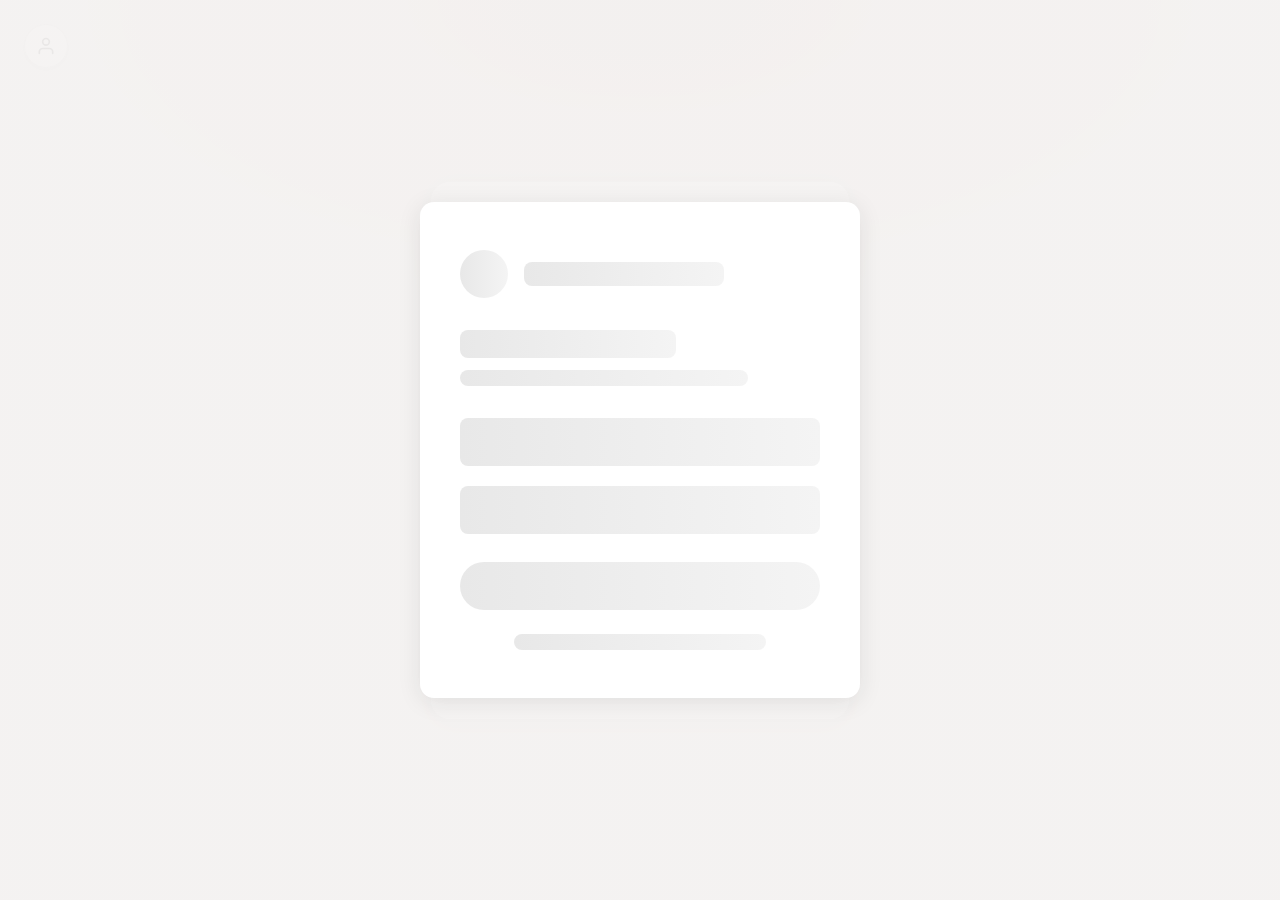
==== commit 052449b7: "code verification" ====
--- a/index.html
+++ b/index.html
@@ -1141,6 +1141,66 @@
   </div>
 </div>
 
+<!-- EMAIL SIMULATION MODAL -->
+<div class="overlay" id="emailSimModal">
+  <div class="modal-box" style="max-width:600px;">
+    <div class="modal-head">
+      <div class="modal-ttl">📧 Email Inbox Simulation</div>
+      <button class="modal-x" id="closeEmailSim">&#x2715;</button>
+    </div>
+    <div class="modal-body">
+      <div class="email-sim-info">
+        <svg width="48" height="48" viewBox="0 0 24 24" fill="none" stroke="#2563eb" stroke-width="2" stroke-linecap="round" stroke-linejoin="round" style="margin: 0 auto 16px; display: block;">
+          <path d="M4 4h16c1.1 0 2 .9 2 2v12c0 1.1-.9 2-2 2H4c-1.1 0-2-.9-2-2V6c0-1.1.9-2 2-2z"/>
+          <polyline points="22,6 12,13 2,6"/>
+        </svg>
+        <p style="text-align: center; color: #64748b; margin-bottom: 20px;">
+          In a real application, this code would be sent to your email. For demonstration purposes, here's your verification code:
+        </p>
+      </div>
+      
+      <div class="email-sim-card">
+        <div class="email-sim-header">
+          <div class="email-sim-from">
+            <strong>From:</strong> noreply@pamilihangsilangan.ue.edu.ph
+          </div>
+          <div class="email-sim-to">
+            <strong>To:</strong> <span id="emailSimRecipient"></span>
+          </div>
+          <div class="email-sim-subject">
+            <strong>Subject:</strong> <span id="emailSimSubject"></span>
+          </div>
+          <div class="email-sim-time" id="emailSimTime"></div>
+        </div>
+        
+        <div class="email-sim-body" id="emailSimBody"></div>
+        
+        <div class="email-sim-code-highlight">
+          <div class="code-label">Your Verification Code</div>
+          <div class="code-display" id="emailSimCode"></div>
+          <button class="code-copy-btn" id="copyCodeBtn">
+            <svg width="16" height="16" viewBox="0 0 24 24" fill="none" stroke="currentColor" stroke-width="2">
+              <rect x="9" y="9" width="13" height="13" rx="2" ry="2"/>
+              <path d="M5 15H4a2 2 0 0 1-2-2V4a2 2 0 0 1 2-2h9a2 2 0 0 1 2 2v1"/>
+            </svg>
+            Copy Code
+          </button>
+        </div>
+        
+        <div class="email-sim-footer">
+          <p style="color: #94a3b8; font-size: 13px; margin: 0;">
+            This code will expire in <strong id="emailSimExpiry">10 minutes</strong>.
+          </p>
+        </div>
+      </div>
+      
+      <div style="margin-top: 20px; text-align: center;">
+        <button class="btn-mp" id="closeEmailSimBtn" style="padding: 10px 24px;">Got it, Continue</button>
+      </div>
+    </div>
+  </div>
+</div>
+
 <script src="app.js"></script>
 </body>
 </html>
--- a/styles.css
+++ b/styles.css
@@ -275,6 +275,68 @@
   margin-top: 70px;
 }
 
+/* Skeleton Stats Cards - matches the dashboard stats */
+.skeleton-stats-grid {
+  display: grid;
+  grid-template-columns: repeat(auto-fit, minmax(240px, 1fr));
+  gap: 20px;
+  margin-bottom: 28px;
+}
+
+.skeleton-stat-card {
+  background: white;
+  border-radius: var(--r);
+  padding: 20px;
+  box-shadow: var(--shadow);
+  height: 140px;
+  display: flex;
+  flex-direction: column;
+  gap: 12px;
+}
+
+.skeleton-stat-card.large {
+  grid-column: span 1;
+}
+
+.skeleton-stat-header {
+  width: 60%;
+  height: 14px;
+  border-radius: var(--r-sm);
+}
+
+.skeleton-stat-number {
+  width: 40%;
+  height: 48px;
+  border-radius: var(--r-sm);
+}
+
+.skeleton-stat-badge {
+  width: 80px;
+  height: 24px;
+  border-radius: 12px;
+  margin-top: auto;
+}
+
+/* Section header */
+.skeleton-section-header {
+  display: flex;
+  justify-content: space-between;
+  align-items: center;
+  margin-bottom: 20px;
+}
+
+.skeleton-section-title {
+  width: 180px;
+  height: 24px;
+  border-radius: var(--r-sm);
+}
+
+.skeleton-section-count {
+  width: 60px;
+  height: 20px;
+  border-radius: var(--r-sm);
+}
+
 .skeleton-filters {
   display: flex;
   gap: 12px;
@@ -324,12 +386,42 @@
   height: 16px;
 }
 
+/* Recent listings sidebar */
+.skeleton-recent-sidebar {
+  position: fixed;
+  right: 24px;
+  top: 94px;
+  width: 280px;
+  background: white;
+  border-radius: var(--r);
+  padding: 20px;
+  box-shadow: var(--shadow);
+}
+
+.skeleton-recent-title {
+  width: 140px;
+  height: 20px;
+  margin-bottom: 16px;
+  border-radius: var(--r-sm);
+}
+
+.skeleton-recent-item {
+  width: 100%;
+  height: 60px;
+  margin-bottom: 12px;
+  border-radius: var(--r-sm);
+}
+
 /* Mobile Skeleton */
 @media (max-width: 768px) {
   .skeleton-sidebar {
     display: none;
   }
 
+  .skeleton-recent-sidebar {
+    display: none;
+  }
+
   .skeleton-main {
     margin-left: 0;
     margin-top: 60px;
@@ -351,6 +443,15 @@
 
   .skeleton-btn {
     width: 80px;
+  }
+
+  .skeleton-stats-grid {
+    grid-template-columns: 1fr;
+    gap: 12px;
+  }
+
+  .skeleton-stat-card {
+    height: 120px;
   }
 
   .skeleton-grid {
@@ -1382,7 +1483,9 @@
   display: grid;
   grid-template-columns: 1fr 1fr;
   gap: 18px;
-}
+  align-items: start;
+}
+
 
 
 /* ── Admin Panel ───────────────────────────────────────────── */
@@ -3573,11 +3676,13 @@
   top: 0;
   left: 0;
   right: 0;
-  min-height: calc(100vh - 56px);
+  min-height: 100vh;
   background: var(--bg);
   overflow-y: auto;
   z-index: 10;
   animation: slideUp 0.28s cubic-bezier(0.4, 0, 0.2, 1);
+  padding-bottom: var(--mobile-nav-h);
+  /* Add padding at bottom to prevent content being hidden by nav */
 }
 
 @keyframes slideUp {
@@ -3816,7 +3921,8 @@
 }
 
 .mpp-logout-wrap {
-  padding: 16px 20px 8px;
+  padding: 16px 20px calc(var(--mobile-nav-h) + 20px);
+  /* Extra padding at bottom to clear the mobile nav bar */
 }
 
 .mpp-logout-btn {
@@ -4348,7 +4454,8 @@
   }
 
   .mobile-profile-page {
-    top: 56px;
+    top: 0;
+    /* Start from top instead of below topbar for full coverage */
   }
 
   /* Forgot password on small screens */
@@ -5047,4 +5154,176 @@
   color: #22a55a;
   font-weight: 600;
   margin-left: 8px;
+}
+/* ============================================================
+   EMAIL SIMULATION MODAL
+============================================================ */
+
+.email-sim-info {
+  text-align: center;
+  margin-bottom: 24px;
+}
+
+.email-sim-card {
+  background: #f8fafc;
+  border: 1px solid #e2e8f0;
+  border-radius: 12px;
+  padding: 20px;
+  margin-bottom: 16px;
+}
+
+.email-sim-header {
+  border-bottom: 1px solid #e2e8f0;
+  padding-bottom: 16px;
+  margin-bottom: 16px;
+}
+
+.email-sim-from,
+.email-sim-to,
+.email-sim-subject {
+  font-size: 14px;
+  margin-bottom: 8px;
+  color: #334155;
+}
+
+.email-sim-from strong,
+.email-sim-to strong,
+.email-sim-subject strong {
+  color: #1e293b;
+  font-weight: 600;
+}
+
+.email-sim-time {
+  font-size: 12px;
+  color: #94a3b8;
+  margin-top: 8px;
+}
+
+.email-sim-body {
+  font-size: 14px;
+  line-height: 1.6;
+  color: #475569;
+  margin-bottom: 20px;
+  white-space: pre-line;
+  padding: 12px;
+  background: white;
+  border-radius: 8px;
+}
+
+.email-sim-code-highlight {
+  background: linear-gradient(135deg, #3b82f6, #2563eb);
+  border-radius: 12px;
+  padding: 24px;
+  text-align: center;
+  margin: 20px 0;
+  box-shadow: 0 8px 24px rgba(37, 99, 235, 0.25);
+}
+
+.code-label {
+  font-size: 13px;
+  font-weight: 600;
+  color: rgba(255, 255, 255, 0.9);
+  margin-bottom: 12px;
+  text-transform: uppercase;
+  letter-spacing: 0.5px;
+}
+
+.code-display {
+  font-size: 42px;
+  font-weight: 700;
+  color: #fff;
+  font-family: 'Courier New', monospace;
+  letter-spacing: 8px;
+  margin: 8px 0 16px;
+  text-shadow: 0 2px 8px rgba(0, 0, 0, 0.15);
+  user-select: all;
+}
+
+.code-copy-btn {
+  background: rgba(255, 255, 255, 0.2);
+  color: #fff;
+  border: 1px solid rgba(255, 255, 255, 0.3);
+  border-radius: 8px;
+  padding: 8px 16px;
+  font-size: 13px;
+  font-weight: 600;
+  font-family: "DM Sans", sans-serif;
+  cursor: pointer;
+  transition: all 0.2s;
+  display: inline-flex;
+  align-items: center;
+  gap: 6px;
+}
+
+.code-copy-btn:hover {
+  background: rgba(255, 255, 255, 0.3);
+  transform: translateY(-1px);
+}
+
+.code-copy-btn:active {
+  transform: translateY(0);
+}
+
+.code-copy-btn.copied {
+  background: rgba(34, 197, 94, 0.3);
+  border-color: rgba(34, 197, 94, 0.5);
+}
+
+.code-copy-btn svg {
+  flex-shrink: 0;
+}
+
+.email-sim-footer {
+  text-align: center;
+  padding-top: 16px;
+  border-top: 1px solid #e2e8f0;
+}
+
+/* Dark mode adjustments */
+@media (prefers-color-scheme: dark) {
+  .email-sim-card {
+    background: #1e293b;
+    border-color: #334155;
+  }
+  
+  .email-sim-header {
+    border-bottom-color: #334155;
+  }
+  
+  .email-sim-from,
+  .email-sim-to,
+  .email-sim-subject {
+    color: #cbd5e1;
+  }
+  
+  .email-sim-from strong,
+  .email-sim-to strong,
+  .email-sim-subject strong {
+    color: #f1f5f9;
+  }
+  
+  .email-sim-body {
+    background: #0f172a;
+    color: #cbd5e1;
+  }
+  
+  .email-sim-footer {
+    border-top-color: #334155;
+  }
+}
+
+/* Responsive adjustments */
+@media (max-width: 640px) {
+  .code-display {
+    font-size: 32px;
+    letter-spacing: 6px;
+  }
+  
+  .email-sim-card {
+    padding: 16px;
+  }
+  
+  .email-sim-code-highlight {
+    padding: 20px 16px;
+  }
 }
